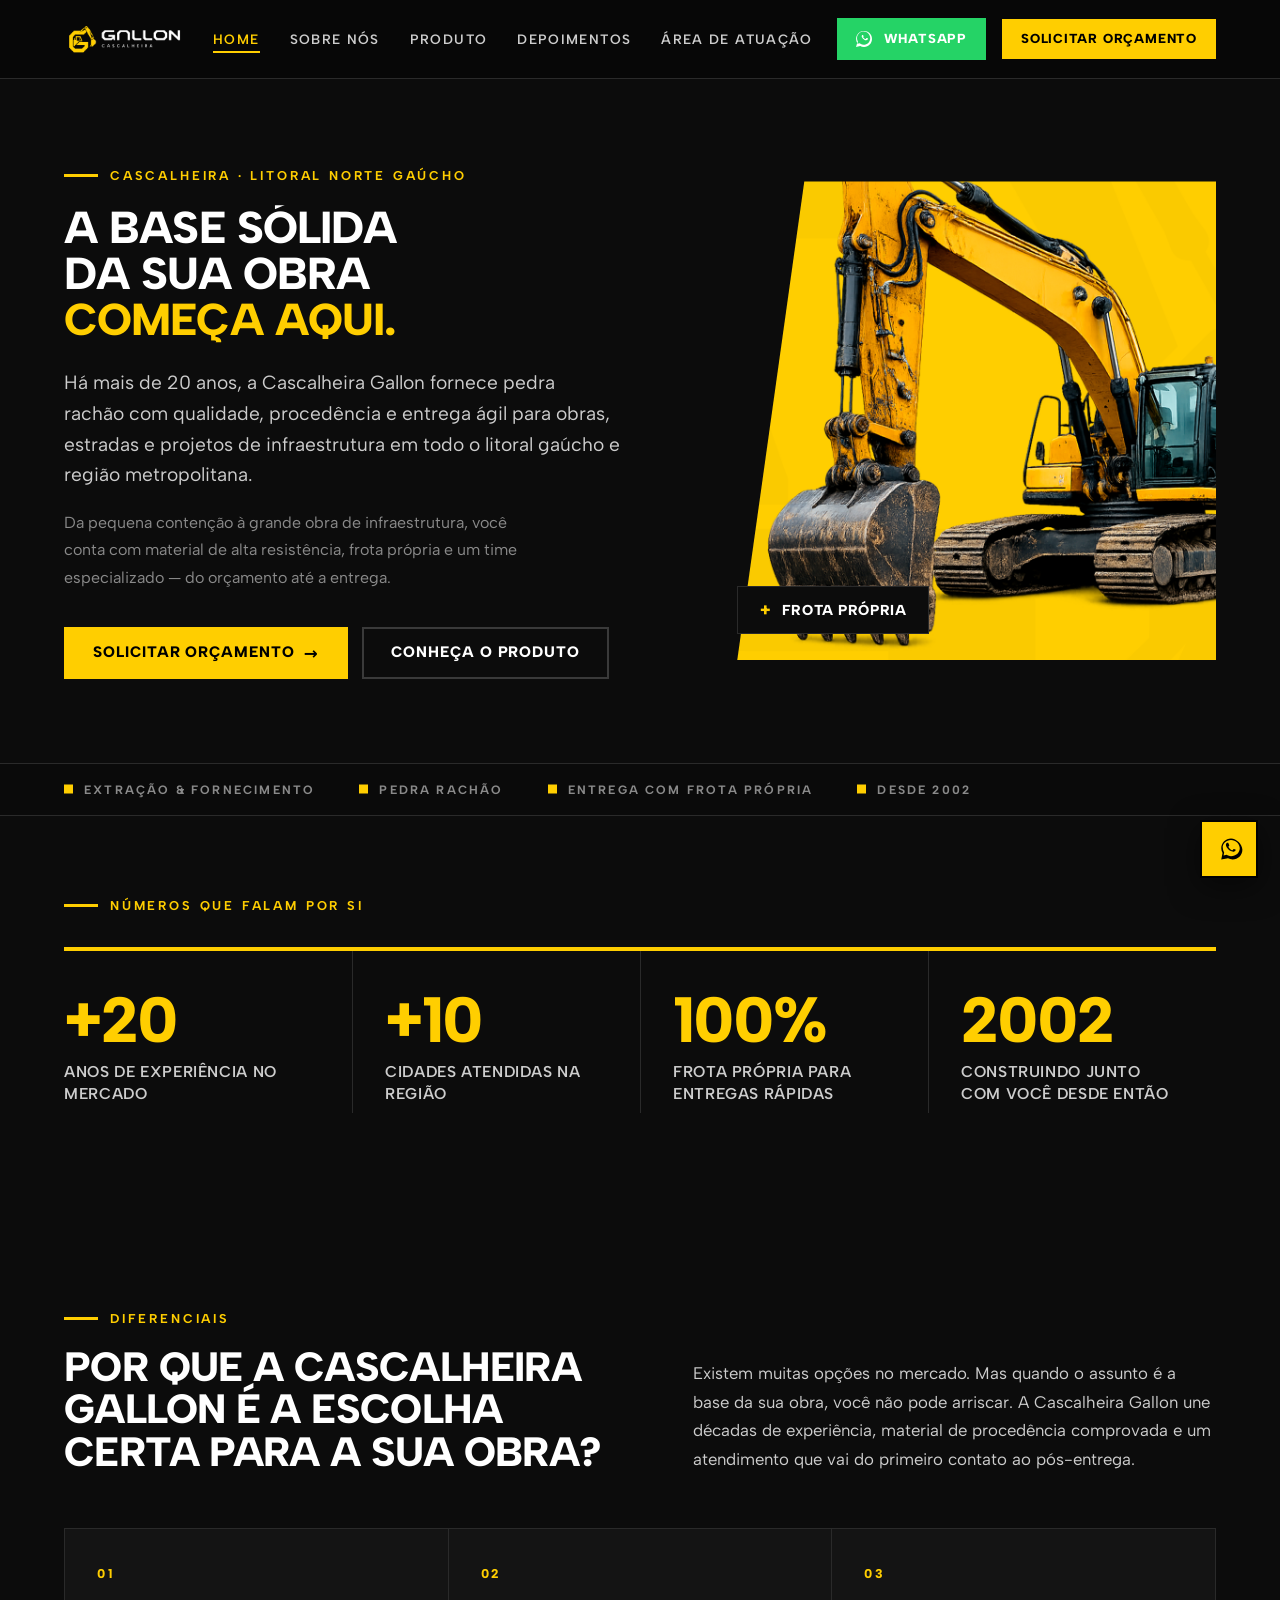
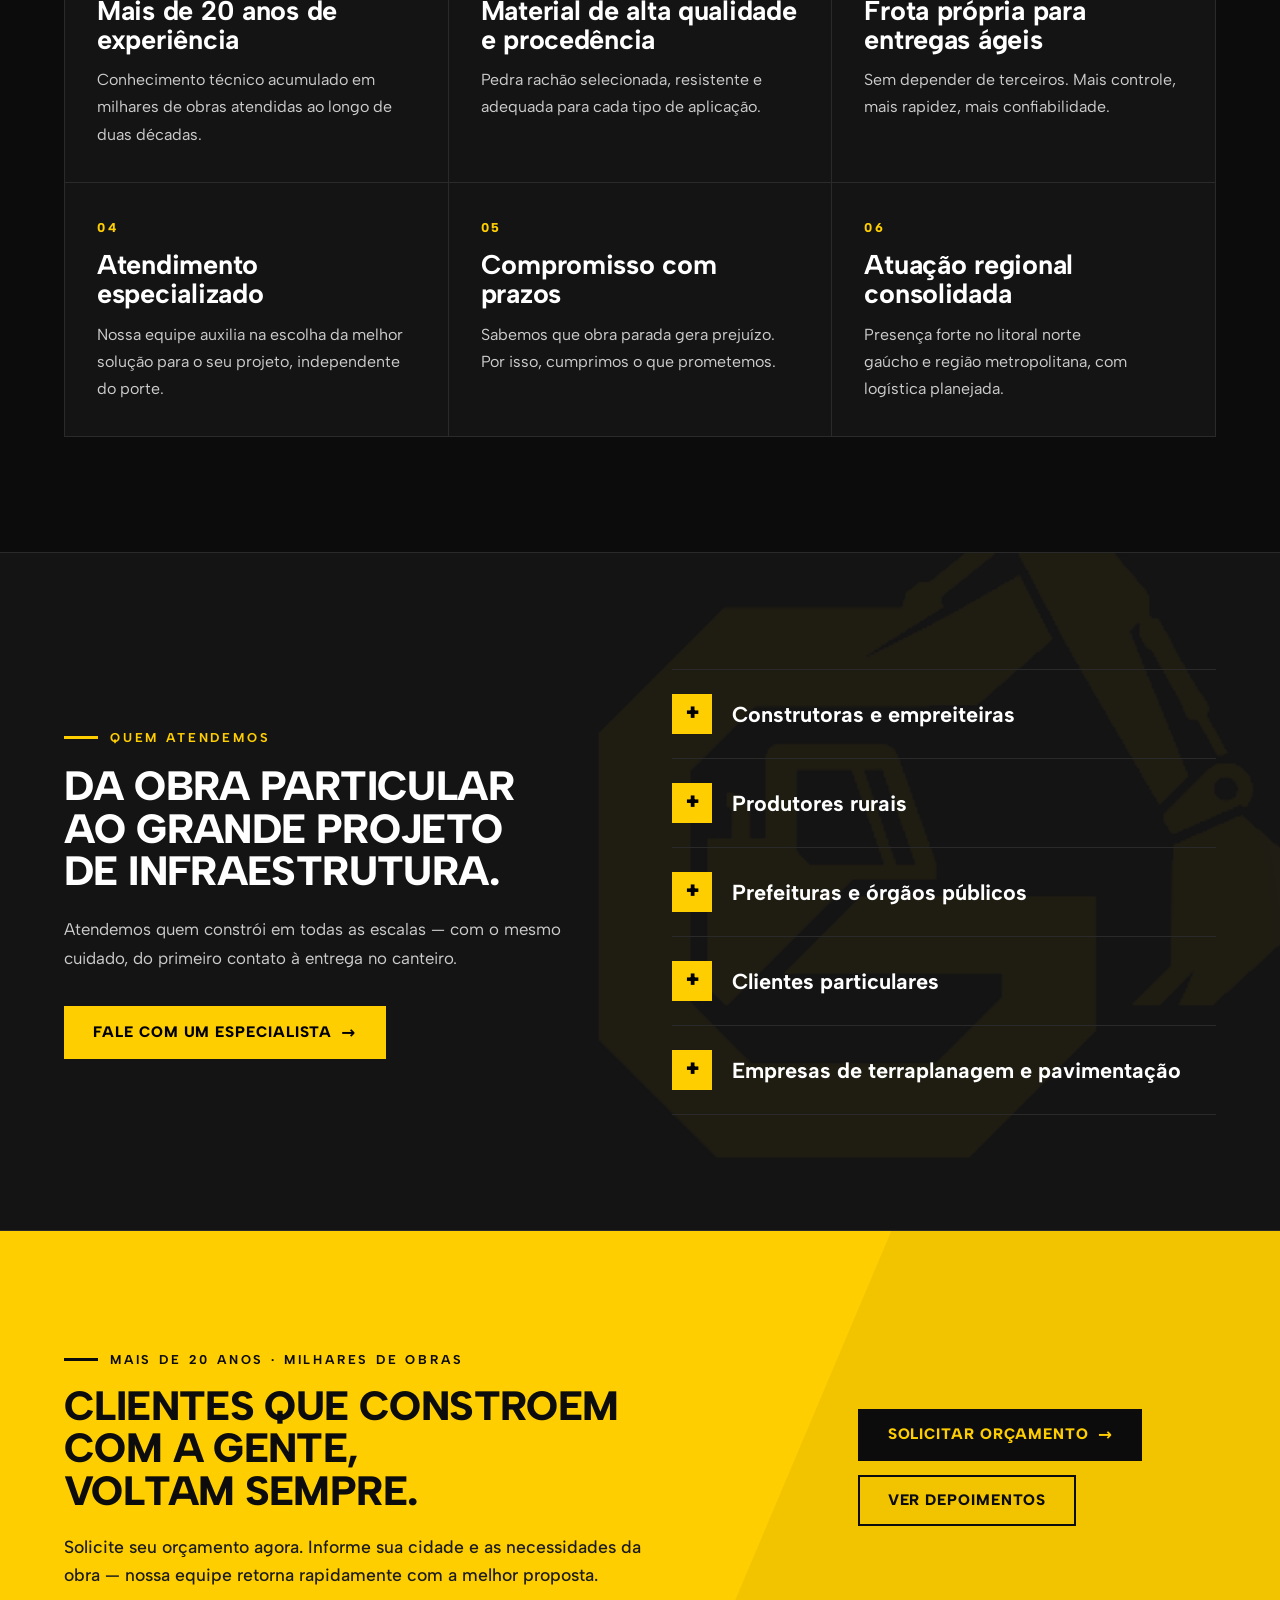
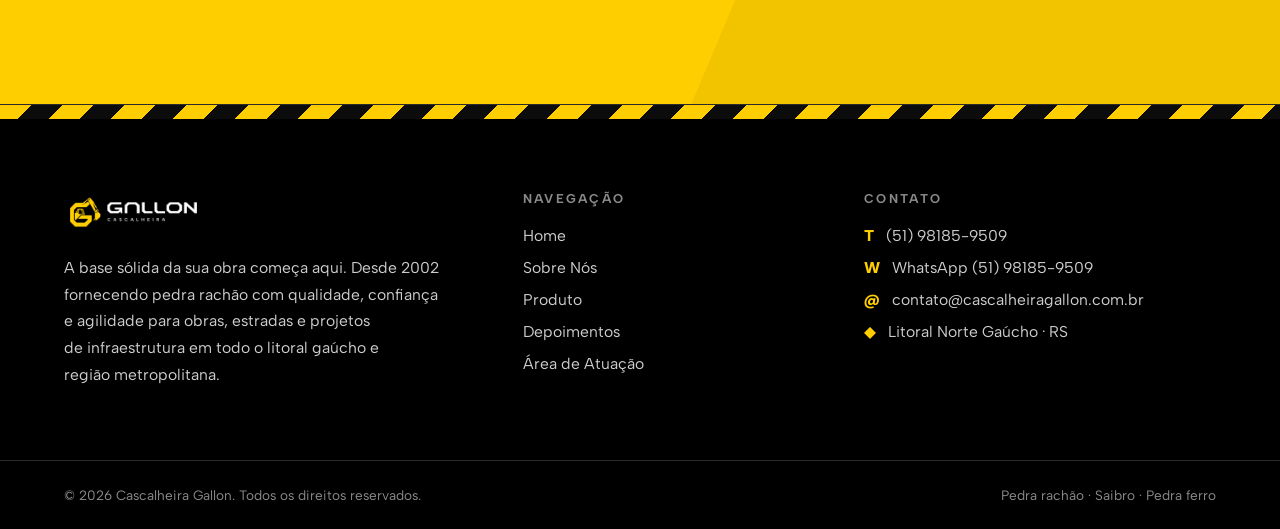
==== index.html @ f4e1d01f "muda subindo arquvios do site" ====
<!DOCTYPE html>
<html lang="pt-BR">
<head>
<meta charset="UTF-8">
<meta name="viewport" content="width=device-width, initial-scale=1">
<title>Cascalheira Gallon — A base sólida da sua obra começa aqui</title>
<meta name="description" content="Há mais de 20 anos fornecendo pedra rachão com qualidade, procedência e entrega ágil para obras, estradas e infraestrutura no litoral gaúcho.">
<link rel="icon" href="assets/icon-g.png">
<link rel="stylesheet" href="assets/gallon.css?v=15">
<link rel="stylesheet" href="assets/gallon-mobile.css?v=1">
</head>
<body>

<!-- ===== HEADER ===== -->
<header class="site-head">
  <div class="wrap site-head__bar">
    <a class="brand" href="index.html" aria-label="Cascalheira Gallon — início"><img src="assets/logo-white.png" alt="GALLON Cascalheira"></a>
    <nav class="nav">
      <a href="index.html" class="is-active">Home</a>
      <a href="sobre.html">Sobre Nós</a>
      <a href="produto.html">Produto</a>
      <a href="depoimentos.html">Depoimentos</a>
      <a href="area.html">Área de Atuação</a>
    </nav>
    <div class="head-cta">
      <a href="https://wa.me/5551981859509" target="_blank" rel="noopener noreferrer" class="btn btn--whatsapp">
        <svg width="16" height="16" viewBox="0 0 24 24" fill="currentColor" style="margin-right:4px;"><path d="M.057 24l1.687-6.163c-1.041-1.804-1.588-3.849-1.587-5.946C.06 5.348 5.397.01 12.008.01c3.202.001 6.212 1.246 8.477 3.514 2.266 2.268 3.507 5.28 3.505 8.484-.004 6.657-5.34 11.997-11.953 11.997-2.005-.001-3.973-.502-5.724-1.457L0 24zm6.59-4.846c1.6.95 3.188 1.449 4.825 1.451 5.436 0 9.86-4.42 9.864-9.864.002-2.637-1.03-5.115-2.908-6.995-1.878-1.88-4.357-2.912-6.997-2.914-5.443 0-9.865 4.42-9.869 9.865-.001 1.748.461 3.456 1.339 4.975l-.975 3.565 3.655-.958zm11.603-7.559c-.31-.155-1.838-.907-2.114-1.008-.276-.1-.478-.15-.678.15-.2.3-.777.98-.952 1.18-.176.2-.351.226-.662.07-1.348-.675-2.222-1.224-3.056-2.648-.22-.379.22-.351.629-1.168.069-.138.034-.26-.017-.363-.051-.1-.478-1.15-.654-1.575-.172-.414-.34-.358-.478-.365-.124-.006-.266-.007-.408-.007-.143 0-.377.054-.573.27-.197.216-.75.733-.75 1.786 0 1.053.766 2.072.873 2.215.106.143 1.508 2.302 3.652 3.228.51.22.908.351 1.218.449.512.162.978.139 1.346.084.41-.06 1.838-.752 2.096-1.44.258-.688.258-1.277.18-1.4-.078-.124-.276-.197-.586-.352z"/></svg>
        WhatsApp
      </a>
      <a href="#orcamento" class="btn">Solicitar Orçamento</a>
      <button class="burger" aria-label="Abrir menu" aria-expanded="false"><span></span><span></span><span></span></button>
    </div>
  </div>
</header>
<nav class="mobile-nav" aria-label="Menu móvel">
  <a href="index.html" class="is-active">Home</a>
  <a href="sobre.html">Sobre Nós</a>
  <a href="produto.html">Produto</a>
  <a href="depoimentos.html">Depoimentos</a>
  <a href="area.html">Área de Atuação</a>
  <a href="https://wa.me/5551981859509" target="_blank" rel="noopener noreferrer" class="btn btn--whatsapp" style="margin-top:26px;">WhatsApp</a>
  <a href="#orcamento" class="btn" style="margin-top:12px;">Solicitar Orçamento</a>
</nav>

<main>

<!-- ===== HERO ===== -->
<section class="hero" data-screen-label="Home · Hero">
  <div class="hero__grid wrap">
    <div class="hero__text">
      <span class="eyebrow" data-reveal>Cascalheira · Litoral Norte Gaúcho</span>
      <h1 class="display" data-reveal data-delay="1">A base sólida<br>da sua obra<br><span class="amp">começa aqui.</span></h1>
      <p class="lead" data-reveal data-delay="2">Há mais de 20 anos, a Cascalheira Gallon fornece pedra rachão com qualidade, procedência e entrega ágil para obras, estradas e projetos de infraestrutura em todo o litoral gaúcho e região metropolitana.</p>
      <p class="hero__support body" data-reveal data-delay="3">Da pequena contenção à grande obra de infraestrutura, você conta com material de alta resistência, frota própria e um time especializado — do orçamento até a entrega.</p>
      <div class="btn-row" data-reveal data-delay="4">
        <a href="#orcamento" class="btn">Solicitar Orçamento <span class="arrow">→</span></a>
        <a href="produto.html" class="btn btn--ghost">Conheça o Produto</a>
      </div>
    </div>
    <div class="hero__media" aria-hidden="true">
      <div class="hero__panel">
        <img src="assets/excavator-yellow.jpg" alt="">
      </div>
      <div class="hero__tag"><span>+</span> Frota própria</div>
    </div>
  </div>
  <div class="hero__strip">
    <div class="wrap hero__strip-in">
      <span>EXTRAÇÃO &amp; FORNECIMENTO</span>
      <span>PEDRA RACHÃO</span>
      <span>ENTREGA COM FROTA PRÓPRIA</span>
      <span>DESDE 2002</span>
    </div>
  </div>
</section>

<!-- ===== NUMBERS ===== -->
<section class="section section--tight nums">
  <div class="wrap">
    <div class="nums__head" data-reveal>
      <span class="eyebrow">Números que falam por si</span>
    </div>
    <div class="grid cols-4 nums__grid">
      <div class="numbox" data-reveal>
        <div class="stat__num">+20</div>
        <div class="stat__lab">Anos de experiência no mercado</div>
      </div>
      <div class="numbox" data-reveal data-delay="1">
        <div class="stat__num">+10</div>
        <div class="stat__lab">Cidades atendidas na região</div>
      </div>
      <div class="numbox" data-reveal data-delay="2">
        <div class="stat__num">100%</div>
        <div class="stat__lab">Frota própria para entregas rápidas</div>
      </div>
      <div class="numbox" data-reveal data-delay="3">
        <div class="stat__num">2002</div>
        <div class="stat__lab">Construindo junto com você desde então</div>
      </div>
    </div>
  </div>
</section>

<!-- ===== DIFERENCIAIS ===== -->
<section class="section diffs">
  <div class="wrap">
    <div class="diffs__head">
      <div data-reveal>
        <span class="eyebrow">Diferenciais</span>
        <h2 class="h2" style="margin-top:20px;">Por que a Cascalheira Gallon é a escolha certa para a sua obra?</h2>
      </div>
      <p class="body diffs__intro" data-reveal data-delay="1">Existem muitas opções no mercado. Mas quando o assunto é a base da sua obra, você não pode arriscar. A Cascalheira Gallon une décadas de experiência, material de procedência comprovada e um atendimento que vai do primeiro contato ao pós-entrega.</p>
    </div>

    <div class="grid cols-3 diffs__grid">
      <article class="card" data-reveal>
        <span class="card__n">01</span>
        <h3 class="h3">Mais de 20 anos de experiência</h3>
        <p class="body">Conhecimento técnico acumulado em milhares de obras atendidas ao longo de duas décadas.</p>
      </article>
      <article class="card" data-reveal data-delay="1">
        <span class="card__n">02</span>
        <h3 class="h3">Material de alta qualidade e procedência</h3>
        <p class="body">Pedra rachão selecionada, resistente e adequada para cada tipo de aplicação.</p>
      </article>
      <article class="card" data-reveal data-delay="2">
        <span class="card__n">03</span>
        <h3 class="h3">Frota própria para entregas ágeis</h3>
        <p class="body">Sem depender de terceiros. Mais controle, mais rapidez, mais confiabilidade.</p>
      </article>
      <article class="card" data-reveal>
        <span class="card__n">04</span>
        <h3 class="h3">Atendimento especializado</h3>
        <p class="body">Nossa equipe auxilia na escolha da melhor solução para o seu projeto, independente do porte.</p>
      </article>
      <article class="card" data-reveal data-delay="1">
        <span class="card__n">05</span>
        <h3 class="h3">Compromisso com prazos</h3>
        <p class="body">Sabemos que obra parada gera prejuízo. Por isso, cumprimos o que prometemos.</p>
      </article>
      <article class="card" data-reveal data-delay="2">
        <span class="card__n">06</span>
        <h3 class="h3">Atuação regional consolidada</h3>
        <p class="body">Presença forte no litoral norte gaúcho e região metropolitana, com logística planejada.</p>
      </article>
    </div>
  </div>
</section>

<!-- ===== QUEM ATENDEMOS ===== -->
<section class="section serve">
  <div class="serve__wm watermark" style="background-image:url('assets/icon-g.png');"></div>
  <div class="wrap serve__grid">
    <div class="serve__left" data-reveal>
      <span class="eyebrow">Quem atendemos</span>
      <h2 class="h2" style="margin-top:20px;">Da obra particular ao grande projeto de infraestrutura.</h2>
      <p class="body" style="margin-top:22px;max-width:46ch;">Atendemos quem constrói em todas as escalas — com o mesmo cuidado, do primeiro contato à entrega no canteiro.</p>
      <a href="#orcamento" class="btn" style="margin-top:34px;">Fale com um Especialista <span class="arrow">→</span></a>
    </div>
    <ul class="serve__list">
      <li data-reveal><span class="serve__plus">+</span>Construtoras e empreiteiras</li>
      <li data-reveal data-delay="1"><span class="serve__plus">+</span>Produtores rurais</li>
      <li data-reveal data-delay="2"><span class="serve__plus">+</span>Prefeituras e órgãos públicos</li>
      <li data-reveal data-delay="3"><span class="serve__plus">+</span>Clientes particulares</li>
      <li data-reveal data-delay="4"><span class="serve__plus">+</span>Empresas de terraplanagem e pavimentação</li>
    </ul>
  </div>
</section>

<!-- ===== CTA / DEPOIMENTOS TEASER ===== -->
<section class="section cta-band" id="orcamento">
  <div class="cta-band__diag"></div>
  <div class="wrap cta-band__in">
    <div data-reveal>
      <span class="eyebrow is-dark">Mais de 20 anos · Milhares de obras</span>
      <h2 class="h2" style="margin-top:18px;color:#0c0c0c;">Clientes que constroem com a gente,<br>voltam sempre.</h2>
      <p class="cta-band__sub" data-reveal data-delay="1">Solicite seu orçamento agora. Informe sua cidade e as necessidades da obra — nossa equipe retorna rapidamente com a melhor proposta.</p>
    </div>
    <div class="btn-row" data-reveal data-delay="2">
      <a href="#orcamento" class="btn btn--dark">Solicitar Orçamento <span class="arrow">→</span></a>
      <a href="depoimentos.html" class="btn btn--dark" style="background:transparent;border-color:#0c0c0c;color:#0c0c0c;">Ver Depoimentos</a>
    </div>
  </div>
</section>

</main>

<!-- ===== FOOTER ===== -->
<footer class="site-foot">
  <div class="hazard"></div>
  <div class="wrap foot-grid">
    <div class="foot-brand">
      <img src="assets/logo-white.png" alt="GALLON Cascalheira">
      <p class="body">A base sólida da sua obra começa aqui. Desde 2002 fornecendo pedra rachão com qualidade, confiança e agilidade para obras, estradas e projetos de infraestrutura em todo o litoral gaúcho e região metropolitana.</p>
    </div>
    <div class="foot-col">
      <h4>Navegação</h4>
      <ul>
        <li><a href="index.html">Home</a></li>
        <li><a href="sobre.html">Sobre Nós</a></li>
        <li><a href="produto.html">Produto</a></li>
        <li><a href="depoimentos.html">Depoimentos</a></li>
        <li><a href="area.html">Área de Atuação</a></li>
      </ul>
    </div>
    <div class="foot-col foot-contact">
      <h4>Contato</h4>
      <ul>
        <li><span class="ic">T</span><span>(51) 98185-9509</span></li>
        <li><span class="ic">W</span><a href="https://wa.me/5551981859509" target="_blank" rel="noopener noreferrer" style="color:inherit;text-decoration:none;">WhatsApp (51) 98185-9509</a></li>
        <li><span class="ic">@</span><span>contato@cascalheiragallon.com.br</span></li>
        <li><span class="ic">◆</span><span>Litoral Norte Gaúcho · RS</span></li>
      </ul>
    </div>
  </div>
  <div class="wrap foot-bottom">
    <p>© <span data-year>2025</span> Cascalheira Gallon. Todos os direitos reservados.</p>
    <p>Pedra rachão · Saibro · Pedra ferro</p>
  </div>
</footer>

<!-- WhatsApp float -->
<a class="wa-float" href="https://wa.me/5551981859509" target="_blank" rel="noopener noreferrer" aria-label="Falar no WhatsApp">
  <svg viewBox="0 0 32 32" fill="currentColor" aria-hidden="true"><path d="M16 3C9.4 3 4 8.4 4 15c0 2.1.6 4.1 1.6 5.9L4 29l8.3-1.6c1.7.9 3.6 1.4 5.7 1.4 6.6 0 12-5.4 12-12S22.6 3 16 3zm0 21.8c-1.8 0-3.5-.5-5-1.4l-.4-.2-3.7.7.7-3.6-.2-.4c-1-1.6-1.5-3.4-1.5-5.3C5.2 9.6 10 4.8 16 4.8S26.8 9.6 26.8 15 22 24.8 16 24.8zm5.9-7.8c-.3-.2-1.9-.9-2.2-1-.3-.1-.5-.2-.7.2-.2.3-.8 1-1 1.2-.2.2-.4.2-.7.1-.3-.2-1.4-.5-2.6-1.6-1-.9-1.6-1.9-1.8-2.3-.2-.3 0-.5.1-.7l.5-.6c.2-.2.2-.3.3-.5.1-.2.1-.4 0-.6l-1-2.4c-.3-.6-.5-.5-.7-.5h-.6c-.2 0-.5.1-.8.4-.3.3-1 1-1 2.4s1.1 2.8 1.2 3c.2.2 2.1 3.2 5 4.5.7.3 1.2.5 1.7.6.7.2 1.3.2 1.8.1.6-.1 1.9-.8 2.1-1.5.3-.7.3-1.4.2-1.5-.1-.2-.3-.2-.6-.4z"/></svg>
  <span>Falar no WhatsApp</span>
</a>

<script src="assets/gallon.js?v=15"></script>
</body>
</html>
---- assets/gallon.css ----
/* ===========================================================
   GALLON · CASCALHEIRA — Design System
   Brand: #FFCE00 yellow · #000 black · #FFF white · #CDCDCD gray
   Type: Albert Sans · Square corners · rugged + modern
   =========================================================== */

@import url('https://fonts.googleapis.com/css2?family=Albert+Sans:ital,wght@0,300;0,400;0,500;0,600;0,700;0,800;0,900;1,500&display=swap');

:root{
  --yellow:#FFCE00;
  --yellow-deep:#E6B800;
  --black:#000000;
  --ink:#0C0C0C;        /* page background */
  --char:#141414;       /* primary surface */
  --char-2:#191919;     /* raised surface */
  --steel:#2A2A2A;      /* hairline borders */
  --steel-2:#3A3A3A;
  --gray:#CDCDCD;       /* muted text on dark */
  --gray-dim:#8A8A8A;
  --white:#FFFFFF;

  --maxw:1280px;
  --gut:clamp(20px,5vw,64px);

  --ff:'Albert Sans',system-ui,-apple-system,sans-serif;

  --ease:cubic-bezier(.2,.7,.2,1);
}

*{box-sizing:border-box;}
*::selection{background:var(--yellow);color:#000;}
html{scroll-behavior:smooth;}
body{
  margin:0;
  font-family:var(--ff);
  background:var(--ink);
  color:var(--white);
  -webkit-font-smoothing:antialiased;
  text-rendering:optimizeLegibility;
  overflow-x:hidden;
}
img{display:block;max-width:100%;}
a{color:inherit;text-decoration:none;}
h1,h2,h3,h4,p{margin:0;}
button{font-family:inherit;}

/* ---------- layout ---------- */
.wrap{max-width:var(--maxw);margin:0 auto;padding-inline:var(--gut);}
.section{padding-block:clamp(64px,9vw,128px);position:relative;}
.section--tight{padding-block:clamp(48px,6vw,80px);}

/* ---------- type ---------- */
.eyebrow{
  display:inline-flex;align-items:center;gap:12px;
  font-size:.8rem;font-weight:700;letter-spacing:.22em;text-transform:uppercase;
  color:var(--yellow);
}
.eyebrow::before{content:"";width:34px;height:3px;background:var(--yellow);display:block;}
.eyebrow.is-dark{color:#0c0c0c;}
.eyebrow.is-dark::before{background:#0c0c0c;}

.display{
  font-weight:800;line-height:1.02;letter-spacing:-.02em;text-transform:uppercase;
  font-size:clamp(2rem,3.5vw,3.4rem);text-wrap:balance;
}
.h2{
  font-weight:800;line-height:1.04;letter-spacing:-.015em;text-transform:uppercase;
  font-size:clamp(1.7rem,3.2vw,2.8rem);text-wrap:balance;
}
.h3{
  font-weight:700;line-height:1.08;letter-spacing:-.01em;
  font-size:clamp(1.3rem,2.2vw,1.7rem);
}
.lead{font-size:clamp(1.05rem,1.5vw,1.3rem);line-height:1.6;color:var(--gray);font-weight:400;text-wrap:pretty;}
.body{font-size:1.05rem;line-height:1.7;color:var(--gray);text-wrap:pretty;}
.body strong{color:var(--white);font-weight:700;}
.amp{color:var(--yellow);}

/* ---------- buttons ---------- */
.btn{
  display:inline-flex;align-items:center;gap:.6em;justify-content:center;
  padding:1.05em 1.8em;font-weight:800;font-size:.95rem;letter-spacing:.06em;text-transform:uppercase;
  border:2px solid var(--yellow);background:var(--yellow);color:#000;cursor:pointer;
  transition:transform .15s var(--ease),background .15s,color .15s,box-shadow .2s;
  position:relative;line-height:1;
}
.btn:hover{background:#fff;border-color:#fff;transform:translateY(-2px);}
.btn:active{transform:translateY(0);}
.btn--ghost{background:transparent;color:var(--white);border-color:var(--steel-2);}
.btn--ghost:hover{background:transparent;border-color:var(--yellow);color:var(--yellow);transform:translateY(-2px);}
.btn--dark{background:#0c0c0c;border-color:#0c0c0c;color:var(--yellow);}
.btn--dark:hover{background:#000;border-color:#000;color:#fff;}
.btn--whatsapp{background:#25D366;border-color:#25D366;color:#fff;}
.btn--whatsapp:hover{background:#20ba5a;border-color:#20ba5a;color:#fff;transform:translateY(-2px);box-shadow:0 4px 15px rgba(37, 211, 102, 0.4);}
.btn .arrow{font-size:1.1em;transition:transform .2s var(--ease);}
.btn:hover .arrow{transform:translateX(4px);}
.btn-row{display:flex;flex-wrap:wrap;gap:14px;}

/* ---------- hazard stripe ---------- */
.hazard{
  height:14px;width:100%;
  background:repeating-linear-gradient(135deg,var(--yellow) 0 22px,#0c0c0c 22px 44px);
}
.hazard--thin{height:8px;background:repeating-linear-gradient(135deg,var(--yellow) 0 14px,#0c0c0c 14px 28px);}

/* ---------- header ---------- */
.site-head{
  position:sticky;top:0;z-index:60;
  background:rgba(8,8,8,.86);backdrop-filter:blur(12px);
  border-bottom:1px solid var(--steel);
}
.site-head__bar{display:flex;align-items:center;justify-content:space-between;gap:24px;height:78px;}
.brand{display:flex;align-items:center;gap:0;}
.brand img{height:38px;width:auto;}
.nav{display:flex;align-items:center;gap:30px;}
.nav a{
  font-size:.85rem;font-weight:600;letter-spacing:.1em;text-transform:uppercase;color:var(--gray);
  position:relative;padding:6px 0;transition:color .15s;white-space:nowrap;
}
.nav a:hover{color:#fff;}
.nav a.is-active{color:var(--yellow);}
.nav a::after{content:"";position:absolute;left:0;bottom:0;height:2px;width:0;background:var(--yellow);transition:width .2s var(--ease);}
.nav a:hover::after,.nav a.is-active::after{width:100%;}
.head-cta{display:flex;align-items:center;gap:16px;}
.head-cta .btn{padding:.85em 1.3em;font-size:.82rem;white-space:nowrap;}

.burger{display:none;flex-direction:column;gap:5px;width:44px;height:44px;align-items:center;justify-content:center;background:transparent;border:1px solid var(--steel-2);cursor:pointer;}
.burger span{width:22px;height:2px;background:#fff;transition:.25s var(--ease);}
.mobile-nav{display:none;}

/* ---------- footer ---------- */
.site-foot{background:#000;border-top:1px solid var(--steel);}
.foot-grid{display:grid;grid-template-columns:1.4fr 1fr 1.2fr;gap:48px;padding-block:72px;}
.foot-brand img{height:42px;margin-bottom:22px;}
.foot-brand .body{max-width:42ch;font-size:.98rem;}
.foot-col h4{font-size:.8rem;letter-spacing:.18em;text-transform:uppercase;color:var(--gray-dim);font-weight:700;margin-bottom:20px;}
.foot-col ul{list-style:none;margin:0;padding:0;display:flex;flex-direction:column;gap:13px;}
.foot-col a,.foot-col li{color:var(--gray);font-size:.98rem;transition:color .15s;}
.foot-col a:hover{color:var(--yellow);}
.foot-contact li{display:flex;gap:12px;align-items:flex-start;}
.foot-contact .ic{color:var(--yellow);font-weight:800;flex:none;}
.foot-bottom{border-top:1px solid var(--steel);padding-block:26px;display:flex;justify-content:space-between;flex-wrap:wrap;gap:12px;align-items:center;}
.foot-bottom p{color:var(--gray-dim);font-size:.85rem;}

/* ---------- cards / features ---------- */
.grid{display:grid;gap:var(--cardgap,22px);}
.cols-2{grid-template-columns:repeat(2,1fr);}
.cols-3{grid-template-columns:repeat(3,1fr);}
.cols-4{grid-template-columns:repeat(4,1fr);}

.card{
  background:var(--char);border:1px solid var(--steel);padding:34px 32px;position:relative;
  transition:border-color .2s,transform .2s var(--ease),background .2s;
}
.card:hover{border-color:var(--steel-2);transform:translateY(-4px);}
.card__n{font-size:.8rem;font-weight:800;letter-spacing:.2em;color:var(--yellow);}
.card h3{margin-block:14px 12px;}
.card .body{font-size:1rem;}

/* feature with + marker */
.feat{display:flex;gap:20px;padding:26px 0;border-top:1px solid var(--steel);}
.feat__mark{flex:none;width:46px;height:46px;display:grid;place-items:center;background:var(--yellow);color:#000;font-weight:900;font-size:1.5rem;line-height:1;}
.feat h3{margin-bottom:8px;}
.feat .body{font-size:1rem;}

/* stat */
.stat__num{font-size:clamp(2.6rem,5vw,4rem);font-weight:800;line-height:.9;letter-spacing:-.03em;color:var(--yellow);}
.stat__lab{margin-top:12px;color:var(--gray);font-size:.98rem;line-height:1.4;text-transform:uppercase;letter-spacing:.04em;font-weight:600;}

/* ---------- decorative ---------- */
.corner-tick{position:absolute;width:18px;height:18px;border:3px solid var(--yellow);}
.tick-tl{top:14px;left:14px;border-right:0;border-bottom:0;}
.tick-tr{top:14px;right:14px;border-left:0;border-bottom:0;}
.tick-bl{bottom:14px;left:14px;border-right:0;border-top:0;}
.tick-br{bottom:14px;right:14px;border-left:0;border-top:0;}

.watermark{position:absolute;inset:0;pointer-events:none;opacity:.04;background-repeat:no-repeat;background-position:right -8% center;background-size:auto 130%;}

/* ---------- reveal animation (enhancement only — content visible by default) ---------- */
[data-reveal]{opacity:1;transform:none;}
.reveal-on [data-reveal]{opacity:0;transform:translateY(26px);transition:opacity .7s var(--ease),transform .7s var(--ease);}
.reveal-on [data-reveal].in{opacity:1;transform:none;}
[data-reveal][data-delay="1"]{transition-delay:.08s;}
[data-reveal][data-delay="2"]{transition-delay:.16s;}
[data-reveal][data-delay="3"]{transition-delay:.24s;}
[data-reveal][data-delay="4"]{transition-delay:.32s;}
@media (prefers-reduced-motion:reduce){.reveal-on [data-reveal]{opacity:1;transform:none;transition:none;}}

/* ---------- whatsapp float ---------- */
.wa-float{
  position:fixed;right:22px;bottom:22px;z-index:70;
  display:flex;align-items:center;gap:0;height:58px;width:58px;
  background:var(--yellow);color:#000;border:2px solid #000;
  box-shadow:0 8px 30px rgba(0,0,0,.5);overflow:hidden;
  transition:width .3s var(--ease);
}
.wa-float svg{flex:none;width:58px;height:54px;padding:14px;}
.wa-float span{white-space:nowrap;font-weight:800;letter-spacing:.04em;font-size:.9rem;padding-right:22px;text-transform:uppercase;}
.wa-float:hover{width:212px;}

/* ---------- page hero (interior) ---------- */
.phero{position:relative;background:var(--char);border-bottom:1px solid var(--steel);overflow:hidden;}
.phero__inner{padding-block:clamp(52px,6.5vw,92px);position:relative;z-index:2;max-width:44rem;}
.phero .lead{margin-top:22px;}
.phero__wm{position:absolute;right:-4%;top:50%;transform:translateY(-50%);height:150%;opacity:.05;z-index:1;}

/* =========================================================
   UNIQUE INTERIOR HEROES — one distinct opening per page
   ========================================================= */

/* ---- SOBRE · heritage / year hero ---- */
.hero-sobre{position:relative;background:var(--ink);border-bottom:1px solid var(--steel);overflow:hidden;}
.hero-sobre__year{
  position:absolute;right:2%;top:50%;transform:translateY(-52%);
  font-size:clamp(13rem,30vw,30rem);font-weight:900;line-height:.74;letter-spacing:-.05em;
  color:transparent;-webkit-text-stroke:2px var(--steel-2);z-index:0;pointer-events:none;user-select:none;
}
.hero-sobre__in{position:relative;z-index:2;display:grid;grid-template-columns:1.25fr .75fr;gap:clamp(32px,5vw,64px);align-items:center;padding-block:clamp(44px,5.5vw,80px);}
.hero-sobre__main{max-width:42rem;}
.hero-sobre__main .display{margin-top:24px;}
.hero-sobre__main .lead{margin-top:22px;max-width:48ch;}
.hero-sobre__card{background:var(--char);border:1px solid var(--steel);border-top:4px solid var(--yellow);padding:34px 32px;}
.hero-sobre__card .k{font-size:.76rem;font-weight:800;letter-spacing:.2em;text-transform:uppercase;color:var(--gray-dim);}
.hero-sobre__card .big{font-size:clamp(2.1rem,3.4vw,2.9rem);font-weight:800;letter-spacing:-.02em;line-height:1;margin-top:10px;}
.hero-sobre__card .big--y{color:var(--yellow);}
.hero-sobre__card p{color:var(--gray);font-size:.95rem;line-height:1.5;margin-top:10px;}
.hero-sobre__card .divider{height:1px;background:var(--steel);margin:24px 0;}
.hero-sobre__tl{border-top:1px solid var(--steel);background:#0a0a0a;position:relative;z-index:2;}
.hero-sobre__tl-in{display:flex;flex-wrap:wrap;gap:8px 0;padding-block:0;}
.hero-sobre__tl-in span{flex:1;min-width:160px;padding:20px 24px;font-size:.8rem;font-weight:700;letter-spacing:.1em;text-transform:uppercase;color:var(--gray);position:relative;border-left:1px solid var(--steel);}
.hero-sobre__tl-in span:first-child{border-left:0;}
.hero-sobre__tl-in span::before{content:"";position:absolute;left:24px;top:0;width:14px;height:4px;background:var(--yellow);}
.hero-sobre__tl-in b{display:block;color:#fff;font-size:1.05rem;letter-spacing:0;text-transform:none;margin-top:6px;font-weight:800;}

/* ---- PRODUTO · full-bleed stone hero + spec bar ---- */
.hero-prod{position:relative;background:#0a0a0a;border-bottom:1px solid var(--steel);overflow:hidden;}
.hero-prod__bg{position:absolute;inset:0;z-index:0;}
.hero-prod__bg img{width:100%;height:100%;object-fit:cover;filter:grayscale(.25) contrast(1.05);}
.hero-prod__bg::after{content:"";position:absolute;inset:0;background:linear-gradient(90deg,rgba(8,8,8,.96) 0%,rgba(8,8,8,.82) 42%,rgba(8,8,8,.5) 100%);}
.hero-prod__hz{position:absolute;top:0;left:0;right:0;z-index:3;}
.hero-prod__in{position:relative;z-index:2;padding-block:clamp(52px,6.5vw,96px);max-width:44rem;}
.hero-prod__in .display{margin-top:24px;}
.hero-prod__in .lead{margin-top:22px;max-width:46ch;}
.hero-prod__in .btn-row{margin-top:34px;}
.hero-prod__spec{position:relative;z-index:2;border-top:1px solid var(--steel-2);background:rgba(10,10,10,.72);backdrop-filter:blur(4px);}
.hero-prod__spec-in{display:grid;grid-template-columns:repeat(4,1fr);}
.hero-prod__spec-in > div{padding:24px 28px;border-left:1px solid var(--steel);}
.hero-prod__spec-in > div:first-child{border-left:0;}
.hero-prod__spec-in b{display:block;font-size:1.05rem;font-weight:800;text-transform:uppercase;letter-spacing:.04em;color:var(--yellow);}
.hero-prod__spec-in span{display:block;margin-top:6px;color:var(--gray);font-size:.9rem;line-height:1.4;}

/* ---- PRODUTO · editorial product hero ---- */
.pdp{position:relative;background:var(--ink);border-bottom:1px solid var(--steel);overflow:hidden;}
.pdp__hz{position:absolute;top:0;left:0;right:0;z-index:3;}
.pdp__in{display:grid;grid-template-columns:1fr 1.02fr;gap:clamp(32px,5.5vw,80px);align-items:center;padding-block:clamp(48px,6.5vw,104px);}
.pdp__info{max-width:36rem;}
.crumbs{display:flex;gap:10px;align-items:center;font-size:.78rem;font-weight:700;letter-spacing:.12em;text-transform:uppercase;color:var(--gray-dim);margin-bottom:22px;}
.crumbs a{color:var(--gray-dim);transition:color .15s;}
.crumbs a:hover{color:var(--yellow);}
.crumbs span{color:var(--steel-2);}
.crumbs b{color:var(--gray);}
.pdp__title{margin:16px 0 0;line-height:.92;}
.pdp__tag{margin-top:18px;font-size:clamp(1.15rem,1.8vw,1.5rem);font-weight:700;color:var(--yellow);letter-spacing:-.01em;line-height:1.2;}
.pdp__info .lead{margin-top:20px;max-width:42ch;}
.pdp__specs{display:flex;margin-top:34px;border-top:1px solid var(--steel);border-bottom:1px solid var(--steel);}
.pdp__specs > div{flex:1;padding:20px 0 20px 22px;border-left:1px solid var(--steel);}
.pdp__specs > div:first-child{border-left:0;padding-left:0;}
.pdp__specs span{display:block;font-size:.68rem;font-weight:800;letter-spacing:.16em;text-transform:uppercase;color:var(--gray-dim);}
.pdp__specs b{display:block;margin-top:9px;font-size:1.05rem;color:#fff;font-weight:700;letter-spacing:-.01em;}
.pdp__cta{display:flex;align-items:center;gap:26px;margin-top:36px;flex-wrap:wrap;}
.pdp__link{font-weight:800;text-transform:uppercase;letter-spacing:.08em;font-size:.82rem;color:var(--gray);border-bottom:2px solid var(--steel-2);padding-bottom:5px;transition:color .15s,border-color .15s;}
.pdp__link:hover{color:var(--yellow);border-color:var(--yellow);}
.pdp__media{position:relative;margin:0;aspect-ratio:5/6;overflow:hidden;border:1px solid var(--steel);}
.pdp__media::before{content:"";position:absolute;top:-2px;right:-2px;width:84px;height:84px;border-top:5px solid var(--yellow);border-right:5px solid var(--yellow);z-index:3;}
.pdp__media img{width:100%;height:100%;object-fit:cover;display:block;transform-origin:center;animation:gallon-kenburns 24s ease-in-out infinite alternate;}
.pdp__cap{position:absolute;left:0;bottom:0;z-index:3;background:var(--yellow);color:#000;font-weight:800;text-transform:uppercase;letter-spacing:.04em;font-size:.76rem;padding:11px 18px;}
@media (prefers-reduced-motion:reduce){.pdp__media img{animation:none;}}

/* ---- DEPOIMENTOS · giant-quote typographic hero ---- */
.hero-dep{position:relative;background:var(--char);border-bottom:1px solid var(--steel);overflow:hidden;}
.hero-dep__mark{position:absolute;right:4%;top:-14%;font-size:clamp(24rem,38vw,46rem);line-height:1;font-weight:900;color:var(--yellow);opacity:.09;z-index:0;pointer-events:none;user-select:none;font-family:Georgia,serif;}
.hero-dep__in{position:relative;z-index:2;padding-block:clamp(48px,6vw,88px);}
.hero-dep__in .display{margin-top:24px;}
.hero-dep__in .lead{margin-top:22px;max-width:56ch;}
.hero-dep__trust{display:flex;align-items:center;gap:20px;flex-wrap:wrap;margin-top:34px;}
.hero-dep__stars{display:flex;gap:5px;color:var(--yellow);font-size:1.5rem;line-height:1;letter-spacing:2px;}
.hero-dep__trust span{font-size:.95rem;font-weight:700;letter-spacing:.04em;text-transform:uppercase;color:var(--gray);border-left:1px solid var(--steel);padding-left:20px;}

/* ---- ÁREA · map-grid + city ticker hero ---- */
.hero-area{position:relative;background:var(--ink);border-bottom:1px solid var(--steel);overflow:hidden;}
.hero-area__grid{position:absolute;inset:0;z-index:0;
  background-image:linear-gradient(var(--steel) 1px,transparent 1px),linear-gradient(90deg,var(--steel) 1px,transparent 1px);
  background-size:58px 58px;opacity:.55;
  -webkit-mask-image:radial-gradient(120% 120% at 78% 38%,#000 0%,transparent 72%);
  mask-image:radial-gradient(120% 120% at 78% 38%,#000 0%,transparent 72%);}
.hero-area__pins{position:absolute;inset:0;z-index:1;pointer-events:none;}
.hero-area__pins i{position:absolute;width:14px;height:14px;background:var(--yellow);transform:rotate(45deg);box-shadow:0 0 0 5px rgba(255,206,0,.14);}
.hero-area__pins i::after{content:"";position:absolute;inset:4px;background:#0c0c0c;}
.hero-area__pins i.p1{right:24%;top:30%;}
.hero-area__pins i.p2{right:14%;top:52%;width:10px;height:10px;}
.hero-area__pins i.p3{right:34%;top:62%;width:11px;height:11px;}
.hero-area__pins i.p4{right:9%;top:24%;width:9px;height:9px;}
.hero-area__in{position:relative;z-index:2;padding-block:clamp(48px,6vw,88px);max-width:44rem;}
.hero-area__in .display{margin-top:24px;}
.hero-area__in .lead{margin-top:22px;max-width:52ch;}
.hero-area__ticker{position:relative;z-index:2;border-top:1px solid var(--steel);background:#0a0a0a;overflow:hidden;}
.hero-area__ticker .tk{display:inline-flex;white-space:nowrap;padding-block:16px;animation:gallon-tk 32s linear infinite;will-change:transform;}
.hero-area__ticker .tk span{font-size:.85rem;font-weight:800;letter-spacing:.14em;text-transform:uppercase;color:var(--gray);padding-inline:26px;display:inline-flex;align-items:center;gap:26px;}
.hero-area__ticker .tk span::after{content:"";width:8px;height:8px;background:var(--yellow);display:inline-block;}
@keyframes gallon-tk{from{transform:translateX(0);}to{transform:translateX(-50%);}}
@media (prefers-reduced-motion:reduce){.hero-area__ticker .tk{animation:none;}}

/* =========================================================
   ÁREA DE ATUAÇÃO — redesign: clean hero + real region map
   ========================================================= */
.area-hero{position:relative;background:var(--char);border-bottom:1px solid var(--steel);overflow:hidden;}
.area-hero .hazard{position:absolute;top:0;left:0;right:0;z-index:3;}
.area-hero__in{position:relative;z-index:2;padding-block:clamp(48px,6vw,92px);max-width:46rem;}
.area-hero__badge{display:flex;width:max-content;max-width:100%;align-items:center;gap:12px;background:var(--ink);border:1px solid var(--steel);border-left:4px solid var(--yellow);padding:11px 18px;margin-bottom:22px;font-weight:700;font-size:.9rem;}
.area-hero__badge b{color:var(--yellow);font-size:1.3rem;font-weight:800;letter-spacing:-.02em;}
.area-hero__in .display{margin-top:16px;}
.area-hero__in .lead{margin-top:20px;max-width:50ch;}
.area-hero__wm{position:absolute;right:-3%;top:50%;transform:translateY(-50%);height:150%;opacity:.05;z-index:1;}

/* MAP feature */
.areamap{background:var(--ink);}
.areamap__wrap{display:grid;grid-template-columns:1.4fr .85fr;gap:clamp(28px,4vw,56px);align-items:stretch;}
.areamap__panel{position:relative;background:var(--char);border:1px solid var(--steel);overflow:hidden;min-height:420px;}
.areamap__panel .corner-tick{z-index:4;}
.areamap__svg{display:block;width:100%;height:auto;}
.areamap__legend{position:absolute;left:20px;bottom:18px;z-index:4;display:flex;gap:18px;align-items:center;font-size:.72rem;font-weight:700;letter-spacing:.08em;text-transform:uppercase;color:var(--gray-dim);}
.areamap__legend i{display:inline-flex;align-items:center;gap:7px;}
.areamap__legend .sq{width:11px;height:11px;background:var(--yellow);}
.areamap__legend .ci{width:10px;height:10px;border-radius:50%;background:var(--yellow);}

/* svg map elements */
.mp-ocean{fill:#101010;}
.mp-coast{fill:none;stroke:var(--steel-2);stroke-width:2;stroke-dasharray:3 6;opacity:.8;}
.mp-grid line{stroke:#1f1f1f;stroke-width:1;}
.mp-link{stroke:var(--steel-2);stroke-width:1.3;opacity:.55;transition:stroke .2s,opacity .2s;}
.mp-oceanlbl{fill:#2a2a2a;font-size:15px;font-weight:800;letter-spacing:6px;text-transform:uppercase;}
.pin{cursor:default;}
.pin .pdot{fill:var(--yellow);transition:r .2s var(--ease);}
.pin .pring{fill:none;stroke:var(--yellow);stroke-width:1.5;opacity:0;transition:opacity .2s,transform .2s var(--ease);transform-box:fill-box;transform-origin:center;transform:scale(.5);}
.pin .plabel{fill:var(--gray);font-size:14px;font-weight:600;transition:fill .2s;}
.pin.is-hl .pdot{r:7;}
.pin.is-hl .pring{opacity:.9;transform:scale(1);}
.pin.is-hl .plabel{fill:#fff;font-weight:800;}
.mp-base .bsq{fill:var(--yellow);}
.mp-base .blabel{fill:#fff;font-size:13px;font-weight:800;letter-spacing:.06em;text-transform:uppercase;}
.mp-base .bsub{fill:var(--yellow);font-size:10.5px;font-weight:700;letter-spacing:.12em;text-transform:uppercase;}
.mp-base .bring{fill:none;stroke:var(--yellow);stroke-width:1.5;opacity:.5;}

/* side panel: city list */
.areamap__side{display:flex;flex-direction:column;background:var(--char);border:1px solid var(--steel);padding:30px 30px 24px;}
.areamap__count{font-size:clamp(3rem,5vw,4.2rem);font-weight:800;line-height:.85;letter-spacing:-.03em;color:var(--yellow);}
.areamap__count-lab{margin-top:10px;font-size:.86rem;font-weight:700;letter-spacing:.06em;text-transform:uppercase;color:var(--gray);}
.areamap__cities{list-style:none;margin:24px 0 0;padding:0;display:flex;flex-wrap:wrap;gap:8px;}
.areamap__city{display:inline-flex;align-items:center;gap:9px;background:var(--ink);border:1px solid var(--steel);padding:9px 14px;font-size:.92rem;font-weight:700;color:var(--gray);cursor:default;transition:border-color .18s,color .18s,background .18s;}
.areamap__city .cdot{width:8px;height:8px;background:var(--yellow);flex:none;transition:transform .18s;}
.areamap__city:hover,.areamap__city.is-hl{border-color:var(--yellow);color:#fff;background:#181818;}
.areamap__city:hover .cdot,.areamap__city.is-hl .cdot{transform:scale(1.4);}
.areamap__note{margin-top:auto;padding-top:22px;border-top:1px solid var(--steel);}
.areamap__note p{font-size:.95rem;color:var(--gray);line-height:1.5;}
.areamap__note p b{color:#fff;display:block;margin-bottom:4px;font-size:1rem;}
.areamap__note a{display:inline-flex;align-items:center;gap:8px;margin-top:14px;font-weight:800;text-transform:uppercase;letter-spacing:.06em;font-size:.82rem;color:var(--yellow);border-bottom:2px solid transparent;padding-bottom:3px;transition:border-color .15s;}
.areamap__note a:hover{border-color:var(--yellow);}

/* =========================================================
   HERO MOTION & RICHER COMPOSITION (impact upgrade)
   ========================================================= */

/* PRODUTO — cinematic ken-burns + entrance */
@keyframes gallon-kenburns{0%{transform:scale(1.06)}100%{transform:scale(1.2)}}
.hero-prod__bg img{transform-origin:60% 40%;animation:gallon-kenburns 20s ease-in-out infinite alternate;}
.hero-prod__badge{display:flex;width:max-content;max-width:100%;align-items:center;gap:12px;background:var(--yellow);color:#000;font-weight:800;text-transform:uppercase;letter-spacing:.05em;font-size:.82rem;padding:9px 16px;margin-bottom:20px;}
.hero-prod__badge b{font-size:1.05rem;letter-spacing:0;}
.hero-prod__spec-in > div{position:relative;overflow:hidden;}
.hero-prod__spec-in > div::before{content:"";position:absolute;left:0;top:0;height:3px;width:0;background:var(--yellow);transition:width .5s var(--ease);}
.hero-prod__spec.in .hero-prod__spec-in > div::before{width:100%;}
.hero-prod__spec.in .hero-prod__spec-in > div:nth-child(2)::before{transition-delay:.1s;}
.hero-prod__spec.in .hero-prod__spec-in > div:nth-child(3)::before{transition-delay:.2s;}
.hero-prod__spec.in .hero-prod__spec-in > div:nth-child(4)::before{transition-delay:.3s;}
.hero-prod__scroll{position:absolute;left:var(--gut);bottom:118px;z-index:2;display:flex;align-items:center;gap:12px;color:var(--gray);font-size:.74rem;font-weight:700;letter-spacing:.2em;text-transform:uppercase;}
.hero-prod__scroll i{width:2px;height:34px;background:var(--steel-2);position:relative;overflow:hidden;}
.hero-prod__scroll i::after{content:"";position:absolute;left:0;top:-100%;width:100%;height:100%;background:var(--yellow);animation:gallon-scrolldot 1.8s ease-in-out infinite;}
@keyframes gallon-scrolldot{0%{top:-100%}60%,100%{top:100%}}

/* DEPOIMENTOS — split with a bold floating pull-quote card */
.hero-dep__in{display:grid;grid-template-columns:1.08fr .92fr;gap:clamp(30px,5vw,60px);align-items:center;}
.hero-dep__txt{max-width:54ch;}
.hero-dep__pull{position:relative;background:var(--char-2);border:1px solid var(--steel);border-top:4px solid var(--yellow);padding:40px 38px;box-shadow:0 30px 70px rgba(0,0,0,.55);animation:gallon-float 7s ease-in-out infinite;}
.hero-dep__pull::after{content:"";position:absolute;right:-10px;bottom:-10px;width:54px;height:54px;border-right:4px solid var(--yellow);border-bottom:4px solid var(--yellow);}
.hero-dep__pull .qm{font-family:Georgia,serif;font-size:4.4rem;line-height:.5;color:var(--yellow);display:block;height:34px;}
.hero-dep__pull blockquote{margin:24px 0 0;font-size:clamp(1.3rem,2vw,1.7rem);font-weight:700;line-height:1.34;color:#fff;letter-spacing:-.01em;text-wrap:pretty;}
.hero-dep__pull .by{margin-top:28px;border-top:1px solid var(--steel);padding-top:22px;display:flex;align-items:center;gap:14px;}
.hero-dep__pull .by img{width:44px;height:44px;object-fit:contain;flex:none;}
.hero-dep__pull .by b{font-size:1rem;font-weight:800;letter-spacing:.02em;}
.hero-dep__pull .by span{display:block;color:var(--yellow);font-size:.74rem;text-transform:uppercase;letter-spacing:.1em;font-weight:700;margin-top:4px;}
@keyframes gallon-float{0%,100%{transform:translateY(0)}50%{transform:translateY(-12px)}}
@media (prefers-reduced-motion:reduce){.hero-dep__pull{animation:none;}}

/* radar pings on Área pins */
.hero-area__pins i::before{content:"";position:absolute;inset:-3px;border:2px solid var(--yellow);transform:rotate(0);animation:gallon-ping 2.8s ease-out infinite;}
.hero-area__pins i.p2::before{animation-delay:.7s;}
.hero-area__pins i.p3::before{animation-delay:1.3s;}
.hero-area__pins i.p4::before{animation-delay:1.9s;}
@keyframes gallon-ping{0%{transform:scale(.7);opacity:.85}70%{opacity:0}100%{transform:scale(2.6);opacity:0}}
@media (prefers-reduced-motion:reduce){.hero-area__pins i::before{animation:none;opacity:0;}}
.hero-area__badge{display:flex;width:max-content;max-width:100%;align-items:center;gap:12px;background:var(--char);border:1px solid var(--steel);border-left:4px solid var(--yellow);padding:12px 18px;margin-bottom:22px;font-weight:700;font-size:.92rem;}
.hero-area__badge b{color:var(--yellow);font-size:1.35rem;font-weight:800;letter-spacing:-.02em;}

/* count-up tabular alignment */
[data-countup]{font-variant-numeric:tabular-nums;}

/* dramatic headline wipe on interior heroes */
.reveal-on .display[data-reveal]{clip-path:inset(0 100% 0 0);transition:clip-path .8s var(--ease),opacity .7s var(--ease),transform .7s var(--ease);}
.reveal-on .display[data-reveal].in{clip-path:inset(0 0 0 0);}
@media (prefers-reduced-motion:reduce){.reveal-on .display[data-reveal]{clip-path:none!important;}}

/* ---------- misc ---------- */
.rule{height:1px;background:var(--steel);border:0;margin:0;}
.yrule{width:64px;height:5px;background:var(--yellow);margin-bottom:26px;}
.kicker-num{font-size:.78rem;letter-spacing:.25em;color:var(--gray-dim);font-weight:700;}

/* diagonal photo block */
.diag-photo{position:relative;clip-path:polygon(0 0,100% 0,100% 100%,0 100%);}

/* ===========================================================
   PAGE SECTIONS
   =========================================================== */

/* ---- HOME hero ---- */
.hero{position:relative;background:var(--ink);overflow:hidden;}
.hero__grid{display:grid;grid-template-columns:1.12fr .88fr;gap:clamp(32px,5vw,64px);align-items:center;padding-block:clamp(44px,6.5vw,88px);}
.hero .display{margin:22px 0 0;}
.hero .lead{margin-top:26px;max-width:50ch;}
.hero__support{max-width:48ch;margin-top:18px;color:var(--gray-dim);font-size:1rem;}
.hero .btn-row{margin-top:36px;}
.hero__media{position:relative;}
.hero__panel{position:relative;overflow:hidden;background:var(--yellow);aspect-ratio:1/1;clip-path:polygon(14% 0,100% 0,100% 100%,0 100%);}
.hero__panel img{width:100%;height:100%;object-fit:cover;object-position:center;}
.hero__tag{position:absolute;left:0;bottom:26px;background:#0c0c0c;color:#fff;font-weight:800;text-transform:uppercase;letter-spacing:.04em;padding:14px 22px;font-size:.9rem;display:flex;gap:10px;align-items:center;border:1px solid var(--steel);}
.hero__tag span{color:var(--yellow);font-size:1.1rem;line-height:1;}
.hero__strip{border-top:1px solid var(--steel);border-bottom:1px solid var(--steel);background:#0a0a0a;}
.hero__strip-in{display:flex;flex-wrap:wrap;gap:12px 44px;padding-block:18px;}
.hero__strip-in span{font-size:.76rem;font-weight:700;letter-spacing:.18em;color:var(--gray-dim);text-transform:uppercase;position:relative;padding-left:20px;}
.hero__strip-in span::before{content:"";position:absolute;left:0;top:50%;transform:translateY(-50%);width:9px;height:9px;background:var(--yellow);}

/* ---- numbers ---- */
.nums__grid{margin-top:34px;gap:0;border-top:4px solid var(--yellow);}
.numbox{padding:40px 32px 8px;border-left:1px solid var(--steel);}
.numbox:first-child{border-left:0;padding-left:0;}

/* ---- diferenciais ---- */
.diffs__head{display:grid;grid-template-columns:1.05fr .95fr;gap:clamp(28px,4vw,56px);align-items:end;margin-bottom:54px;}
.diffs__intro{max-width:54ch;}
.diffs__grid{--cardgap:1px;background:var(--steel);border:1px solid var(--steel);}
.diffs__grid .card{border:0;}
.diffs__grid .card:hover{transform:none;background:var(--char-2);}

/* ---- quem atendemos ---- */
.serve{background:var(--char);border-block:1px solid var(--steel);position:relative;overflow:hidden;}
.serve__wm{background-position:right -6% center;background-size:auto 150%;opacity:.05;}
.serve__grid{display:grid;grid-template-columns:1fr 1fr;gap:clamp(36px,5vw,64px);align-items:center;position:relative;z-index:2;}
.serve__list{list-style:none;margin:0;padding:0;display:flex;flex-direction:column;}
.serve__list li{display:flex;align-items:center;gap:20px;padding:24px 0;border-top:1px solid var(--steel);font-size:clamp(1.1rem,1.7vw,1.45rem);font-weight:700;}
.serve__list li:last-child{border-bottom:1px solid var(--steel);}
.serve__plus{flex:none;width:40px;height:40px;display:grid;place-items:center;background:var(--yellow);color:#000;font-weight:900;font-size:1.4rem;line-height:1;}

/* ---- CTA band (yellow) ---- */
.cta-band{background:var(--yellow);position:relative;overflow:hidden;}
.cta-band__diag{position:absolute;top:0;right:0;width:46%;height:100%;background:#0c0c0c;clip-path:polygon(34% 0,100% 0,100% 100%,0 100%);opacity:.05;}
.cta-band__in{display:grid;grid-template-columns:1.35fr .65fr;gap:clamp(32px,4vw,56px);align-items:center;position:relative;z-index:2;}
.cta-band__sub{margin-top:20px;color:#1c1c1c;font-size:1.1rem;line-height:1.6;max-width:54ch;font-weight:500;}

/* ---- interior utilities ---- */
.section-head{max-width:64ch;margin-bottom:54px;}
.section-head .h2{margin-top:20px;}
.section-head .lead{margin-top:22px;}
.section-head--center{margin-inline:auto;text-align:center;}
.section-head--center .eyebrow{justify-content:center;}

.split{display:grid;grid-template-columns:.82fr 1.18fr;gap:clamp(30px,5vw,72px);align-items:start;}
.split--media{grid-template-columns:1fr 1fr;align-items:center;}
.split--media.rev .media-frame{order:-1;}
.label-col{position:sticky;top:108px;}
.label-col .yrule{margin-bottom:22px;}
.prose p{font-size:1.08rem;line-height:1.75;color:var(--gray);margin-bottom:20px;text-wrap:pretty;}
.prose p:last-child{margin-bottom:0;}
.prose strong{color:#fff;font-weight:700;}

.media-frame{position:relative;overflow:hidden;border:1px solid var(--steel);background:var(--char);}
.media-frame img{width:100%;height:100%;object-fit:cover;display:block;}
.media-frame--tall{aspect-ratio:4/5;}
.media-frame--wide{aspect-ratio:4/3;}
.media-frame__tag{position:absolute;left:0;bottom:0;background:var(--yellow);color:#000;font-weight:800;text-transform:uppercase;letter-spacing:.04em;font-size:.82rem;padding:12px 18px;}

/* big statement cards (missão / visão) */
.statement{background:var(--char);border:1px solid var(--steel);border-top:4px solid var(--yellow);padding:42px 38px;}
.statement__k{font-size:.8rem;font-weight:800;letter-spacing:.2em;text-transform:uppercase;color:var(--yellow);}
.statement p{margin-top:18px;font-size:clamp(1.15rem,1.8vw,1.5rem);line-height:1.4;font-weight:600;color:#fff;text-wrap:pretty;}

/* values / plus list (reusable) */
.plist{list-style:none;margin:0;padding:0;display:flex;flex-direction:column;}
.plist li{display:flex;align-items:center;gap:18px;padding:20px 0;border-top:1px solid var(--steel);font-size:clamp(1.05rem,1.5vw,1.3rem);font-weight:700;}
.plist li:last-child{border-bottom:1px solid var(--steel);}
.plist .pl{flex:none;width:36px;height:36px;display:grid;place-items:center;background:var(--yellow);color:#000;font-weight:900;font-size:1.25rem;line-height:1;}

/* inline highlight stat block */
.hl{display:flex;gap:28px;flex-wrap:wrap;margin-top:34px;}
.hl__item{border-left:4px solid var(--yellow);padding-left:20px;}
.hl__num{font-size:clamp(2rem,3.4vw,2.8rem);font-weight:800;line-height:.9;color:#fff;letter-spacing:-.02em;}
.hl__lab{margin-top:8px;color:var(--gray);font-size:.92rem;text-transform:uppercase;letter-spacing:.06em;font-weight:600;}

/* numbered process steps */
.steps{display:grid;}
.step{display:grid;grid-template-columns:auto 1fr;gap:clamp(20px,3vw,40px);padding:30px 4px;border-top:1px solid var(--steel);align-items:baseline;}
.step:last-child{border-bottom:1px solid var(--steel);}
.step__n{font-size:clamp(2.6rem,5vw,4rem);font-weight:800;line-height:.85;color:var(--yellow);letter-spacing:-.04em;min-width:1.8ch;}
.step__b h3{margin-bottom:8px;}
.step__b .body{font-size:1.05rem;}

/* application card (hairline grid w/ chevron) */
.appcard{background:var(--char);padding:36px 32px;position:relative;}
.appcard .ix{font-size:.78rem;font-weight:800;letter-spacing:.2em;color:var(--gray-dim);}
.appcard h3{margin:16px 0 12px;padding-bottom:0;}
.appcard .body{font-size:1rem;}
.appcard::after{content:"";position:absolute;left:0;top:0;width:0;height:4px;background:var(--yellow);transition:width .25s var(--ease);}
.appcard:hover::after{width:100%;}

/* product material slot */
.slot-frame{position:relative;border:1px solid var(--steel);background:var(--char-2);}
.slot-frame image-slot{display:block;width:100%;height:100%;}

/* testimonials */
.tcard{background:var(--char);border:1px solid var(--steel);padding:36px 32px;display:flex;flex-direction:column;gap:22px;position:relative;transition:border-color .2s,transform .2s var(--ease);}
.tcard:hover{border-color:var(--steel-2);transform:translateY(-4px);}
.tcard__mark{font-size:4rem;line-height:.6;font-weight:800;color:var(--yellow);height:34px;}
.tcard__q{font-size:1.18rem;line-height:1.55;color:#fff;font-weight:500;text-wrap:pretty;flex:1;}
.tcard__q.is-empty{color:var(--gray-dim);font-style:italic;}
.tcard__by{display:flex;gap:16px;align-items:center;border-top:1px solid var(--steel);padding-top:22px;}
.tcard__av{flex:none;width:54px;height:54px;border:1px solid var(--steel);background:var(--char-2);}
.tcard__av image-slot{display:block;width:100%;height:100%;}
.tcard__name{font-weight:800;font-size:1rem;}
.tcard__role{color:var(--yellow);font-size:.82rem;text-transform:uppercase;letter-spacing:.08em;font-weight:700;margin-top:4px;}

/* credibility mini cards */
.credcard{display:flex;gap:18px;align-items:center;background:var(--char);border:1px solid var(--steel);padding:26px 28px;}
.credcard .cm{flex:none;width:42px;height:42px;display:grid;place-items:center;background:var(--yellow);color:#000;font-weight:900;font-size:1.3rem;line-height:1;}
.credcard p{font-size:1.05rem;font-weight:600;line-height:1.35;color:#fff;}

/* city tiles (area de atuação) */
.citygrid{--cardgap:1px;background:var(--steel);border:1px solid var(--steel);}
.citytile{display:flex;align-items:center;gap:16px;padding:26px 26px;background:var(--char);font-weight:700;font-size:1.12rem;transition:background .2s,color .2s;}
.citytile .dot{width:11px;height:11px;background:var(--yellow);flex:none;}
.citytile:hover{background:var(--char-2);}
.citytile--more{background:var(--yellow);color:#000;font-weight:800;text-transform:uppercase;letter-spacing:.04em;font-size:.95rem;}
.citytile--more .dot{background:#0c0c0c;}
.citytile--more:hover{background:var(--yellow);}

.notebar{display:flex;gap:28px;align-items:center;justify-content:space-between;flex-wrap:wrap;background:var(--char);border:1px solid var(--steel);border-left:5px solid var(--yellow);padding:32px 34px;margin-top:30px;}
.notebar p{font-size:1.1rem;color:#fff;font-weight:600;max-width:60ch;}
.notebar p span{color:var(--gray);font-weight:400;display:block;margin-top:6px;font-size:.98rem;}

/* ---------- responsive ---------- */
@media (max-width:980px){
  .foot-grid{grid-template-columns:1fr 1fr;gap:40px;}
  .foot-brand{grid-column:1/-1;}
  .cols-4{grid-template-columns:repeat(2,1fr);}
  .cols-3{grid-template-columns:repeat(2,1fr);}
  .hero__grid{grid-template-columns:1fr;gap:36px;}
  .hero__media{max-width:480px;}
  .diffs__head{grid-template-columns:1fr;align-items:start;gap:22px;}
  .serve__grid,.cta-band__in{grid-template-columns:1fr;}
  .numbox:nth-child(odd){border-left:0;padding-left:0;}
  .split,.split--media{grid-template-columns:1fr;gap:30px;}
  .label-col{position:static;}
  .split--media.rev .media-frame{order:0;}
  /* unique heroes */
  .hero-sobre__in{grid-template-columns:1fr;gap:34px;}
  .hero-sobre__year{font-size:clamp(11rem,40vw,22rem);opacity:.6;}
  .hero-prod__spec-in{grid-template-columns:repeat(2,1fr);}
  .hero-prod__spec-in > div:nth-child(odd){border-left:0;}
  .hero-prod__spec-in > div:nth-child(3),.hero-prod__spec-in > div:nth-child(4){border-top:1px solid var(--steel);}
  .hero-dep__in{grid-template-columns:1fr;gap:10px;}
  .hero-dep__stack{min-height:340px;margin-top:8px;}
  .pdp__in{grid-template-columns:1fr;gap:30px;}
  .areamap__wrap{grid-template-columns:1fr;}
  .areamap__side{order:-1;}
}
@media (max-width:860px){
  .nav,.head-cta .btn{display:none;}
  .burger{display:flex;}
  .mobile-nav{
    display:block;position:fixed;inset:78px 0 0 0;z-index:55;
    background:rgba(8,8,8,.98);backdrop-filter:blur(8px);
    transform:translateX(100%);transition:transform .3s var(--ease);
    padding:30px var(--gut);
  }
  .mobile-nav.open{transform:none;}
  .mobile-nav a{display:block;font-size:1.6rem;font-weight:800;text-transform:uppercase;letter-spacing:.01em;padding:18px 0;border-bottom:1px solid var(--steel);}
  .mobile-nav a.is-active{color:var(--yellow);}
  .mobile-nav .btn{width:100%;margin-top:26px;}
  body.nav-open{overflow:hidden;}
  .burger.open span:nth-child(1){transform:translateY(7px) rotate(45deg);}
  .burger.open span:nth-child(2){opacity:0;}
  .burger.open span:nth-child(3){transform:translateY(-7px) rotate(-45deg);}
}
@media (max-width:640px){
  .cols-2,.cols-3,.cols-4{grid-template-columns:1fr;}
  .foot-grid{grid-template-columns:1fr;}
  .numbox{border-left:0;padding-left:0;border-top:1px solid var(--steel);}
  .numbox:first-child{border-top:0;}
  .btn{width:100%;}
  .btn-row .btn{width:100%;}
  .hero-prod__spec-in{grid-template-columns:1fr;}
  .hero-prod__spec-in > div{border-left:0;border-top:1px solid var(--steel);}
  .hero-prod__spec-in > div:first-child{border-top:0;}
  .hero-sobre__tl-in span{flex:1 1 100%;border-left:0;border-top:1px solid var(--steel);}
  .hero-sobre__tl-in span:first-child{border-top:0;}
  .hero-dep__trust span{border-left:0;padding-left:0;}
  .hero-dep__stack{min-height:300px;}
  .hero-dep__qc{width:min(290px,86%);}
  .hero-dep__qc.c2{right:16%;}
  .pdp__specs{flex-wrap:wrap;}
  .pdp__specs > div{flex:1 0 40%;}
  .pdp__media{aspect-ratio:4/3;}
}
---- assets/gallon-mobile.css ----
/* ===========================================================
   GALLON · CASCALHEIRA — MOBILE LAYER
   Adapta 100% do conteúdo desktop para telas pequenas.
   Nada é removido: tudo é reempilhado, reescalado e reordenado.
   Carregado DEPOIS de gallon.css.
   =========================================================== */

/* ---------------------------------------------------------
   TABLET / PHABLET  (≤ 720px)
   --------------------------------------------------------- */
@media (max-width:720px){
  :root{ --gut:20px; }

  /* respiro vertical mais curto */
  .section{ padding-block:clamp(48px,11vw,72px); }
  .section--tight{ padding-block:clamp(38px,9vw,58px); }

  /* tipografia: títulos confiantes mas nunca gigantes */
  .display{ font-size:clamp(1.95rem,8.4vw,2.9rem); line-height:1.04; }
  .h2{ font-size:clamp(1.55rem,6.6vw,2.2rem); line-height:1.08; }
  .h3{ font-size:1.18rem; }
  .lead{ font-size:1.02rem; }
  .body{ font-size:1rem; }
  .section-head{ margin-bottom:34px; }

  /* botões: largura total e alvo de toque ≥ 52px */
  .btn{ width:100%; padding:1.05em 1.4em; }
  .btn-row{ gap:12px; }
  .btn-row .btn{ width:100%; }
}

/* ---------------------------------------------------------
   PHONE  (≤ 600px)  — reempilhamento principal
   --------------------------------------------------------- */
@media (max-width:600px){

  /* ---- HEADER ---- */
  .site-head__bar{ height:64px; }
  .brand img{ height:30px; }
  .burger{ width:42px; height:42px; }
  .mobile-nav{ inset:64px 0 0 0; padding:26px var(--gut) 40px; overflow-y:auto; }
  .mobile-nav a{ font-size:1.35rem; padding:16px 0; }

  /* ---- HOME hero ---- */
  .hero__grid{ gap:26px; padding-block:32px 0; }
  .hero .display{ margin-top:16px; }
  .hero .lead{ margin-top:18px; }
  .hero__support{ margin-top:14px; font-size:.96rem; }
  .hero .btn-row{ margin-top:26px; }
  .hero__media{ max-width:none; margin-top:4px; }
  .hero__panel{ aspect-ratio:4/3; clip-path:polygon(8% 0,100% 0,100% 100%,0 100%); }
  .hero__tag{ bottom:18px; padding:11px 16px; font-size:.8rem; }
  .hero__strip{ margin-top:8px; }
  .hero__strip-in{ gap:10px 26px; padding-block:15px; }
  .hero__strip-in span{ font-size:.68rem; padding-left:16px; }
  .hero__strip-in span::before{ width:7px; height:7px; }

  /* ---- NÚMEROS (home) ---- */
  .nums__grid{ margin-top:26px; }
  .numbox{ padding:26px 0 4px; }
  .stat__num{ font-size:clamp(2.6rem,15vw,3.6rem); }
  .stat__lab{ font-size:.9rem; }

  /* ---- DIFERENCIAIS ---- */
  .diffs__head{ margin-bottom:32px; }
  .card{ padding:26px 22px; }

  /* ---- QUEM ATENDEMOS ---- */
  .serve__list li{ font-size:1.08rem; gap:16px; padding:18px 0; align-items:flex-start; }
  .serve__plus{ width:34px; height:34px; font-size:1.2rem; }
  .serve__left .btn{ margin-top:26px; }

  /* ---- CTA band ---- */
  .cta-band__in{ gap:24px; }
  .cta-band__sub{ font-size:1.02rem; margin-top:14px; }

  /* ================= HERO · SOBRE ================= */
  .hero-sobre__in{ gap:26px; padding-block:34px; }
  .hero-sobre__year{
    font-size:44vw; right:-4%; top:26px; transform:none;
    opacity:.08; line-height:.7;
  }
  .hero-sobre__card{ padding:26px 24px; }
  .hero-sobre__card .big{ font-size:2rem; }
  .hero-sobre__tl-in{ flex-direction:column; }
  .hero-sobre__tl-in span{
    flex:1 1 100%; min-width:0; border-left:0;
    border-top:1px solid var(--steel); padding:16px 0 16px 24px;
  }
  .hero-sobre__tl-in span:first-child{ border-top:0; }
  .hero-sobre__tl-in span::before{ left:0; }

  /* ================= HERO · PRODUTO (pdp) ================= */
  .pdp__in{ gap:26px; padding-block:34px; }
  .pdp__info{ max-width:none; }
  .pdp__title{ line-height:.96; }
  .pdp__specs{ flex-direction:column; }
  .pdp__specs > div{
    flex:1 1 100%; border-left:0; padding:16px 0;
    border-top:1px solid var(--steel);
  }
  .pdp__specs > div:first-child{ border-top:0; padding-top:2px; }
  .pdp__cta{ gap:18px; margin-top:28px; }
  .pdp__cta .btn{ width:100%; }
  .pdp__link{ width:100%; text-align:center; }
  .pdp__media{ order:2; aspect-ratio:4/3; }
  .pdp__media::before{ width:60px; height:60px; }

  /* processo / passos + aplicações */
  .step{ grid-template-columns:auto 1fr; gap:16px; padding:24px 0; }
  .step__n{ font-size:2.6rem; }
  .appcard{ padding:28px 24px; }
  .feat{ gap:16px; padding:22px 0; }
  .feat__mark{ width:40px; height:40px; font-size:1.3rem; }

  /* ================= HERO · DEPOIMENTOS ================= */
  .hero-dep__in{ gap:24px; padding-block:34px 6px; }
  .hero-dep__txt{ max-width:none; }
  .hero-dep__mark{ font-size:34vw; top:-2%; right:2%; opacity:.07; }
  .hero-dep__trust{ margin-top:24px; }
  .hero-dep__pull{ padding:30px 26px; animation:none; }
  .hero-dep__pull blockquote{ font-size:1.3rem; }
  .hero-dep__pull::after{ width:40px; height:40px; }

  /* cards de depoimento + credibilidade */
  .tcard{ padding:28px 24px; gap:18px; }
  .tcard__q{ font-size:1.1rem; }
  .credcard{ padding:22px 22px; gap:14px; }
  .credcard p{ font-size:1rem; }

  /* ================= ÁREA DE ATUAÇÃO ================= */
  .area-hero__in{ padding-block:34px; }
  .area-hero__wm{ height:auto; width:150%; right:-40%; opacity:.045; }

  .areamap__wrap{ gap:20px; }
  .areamap__side{ order:-1; padding:26px 24px 22px; }
  .areamap__count{ font-size:3.4rem; }
  .areamap__cities{ gap:7px; }
  .areamap__city{ font-size:.88rem; padding:8px 12px; }
  .areamap__note{ padding-top:20px; }

  /* MAPA SVG: os rótulos ficariam ilegíveis reduzidos — viram diagrama
     visual (base + rotas + pins) e os NOMES vivem nos chips acima. */
  .areamap__panel{ min-height:0; }
  .areamap__svg .plabel,
  .areamap__svg .mp-oceanlbl{ display:none; }
  .mp-base .blabel{ font-size:20px; }
  .mp-base .bsub{ font-size:16px; }
  .pin .pdot{ r:6; }
  .pin.is-hl .pdot{ r:9; }
  .areamap__legend{ left:14px; bottom:12px; gap:14px; font-size:.66rem; }

  /* ---- FOOTER ---- */
  .foot-grid{ gap:34px; padding-block:52px; }
  .foot-brand img{ height:34px; }
  .foot-bottom{ padding-block:22px; }
  .foot-bottom p{ font-size:.8rem; }

  /* ---- WhatsApp flutuante: fica compacto e não expande no toque ---- */
  .wa-float{ right:16px; bottom:16px; }
  .wa-float:hover{ width:58px; }
  .wa-float span{ display:none; }
}

/* ---------------------------------------------------------
   SMALL PHONE  (≤ 380px)  — apertos finais
   --------------------------------------------------------- */
@media (max-width:380px){
  .display{ font-size:1.85rem; }
  .h2{ font-size:1.5rem; }
  .hero-sobre__card .big{ font-size:1.75rem; }
  .pdp__title{ font-size:2.1rem; }
  .hero-dep__pull blockquote{ font-size:1.18rem; }
  .areamap__count{ font-size:3rem; }
  .eyebrow{ font-size:.72rem; letter-spacing:.16em; }
  .eyebrow::before{ width:26px; }
}
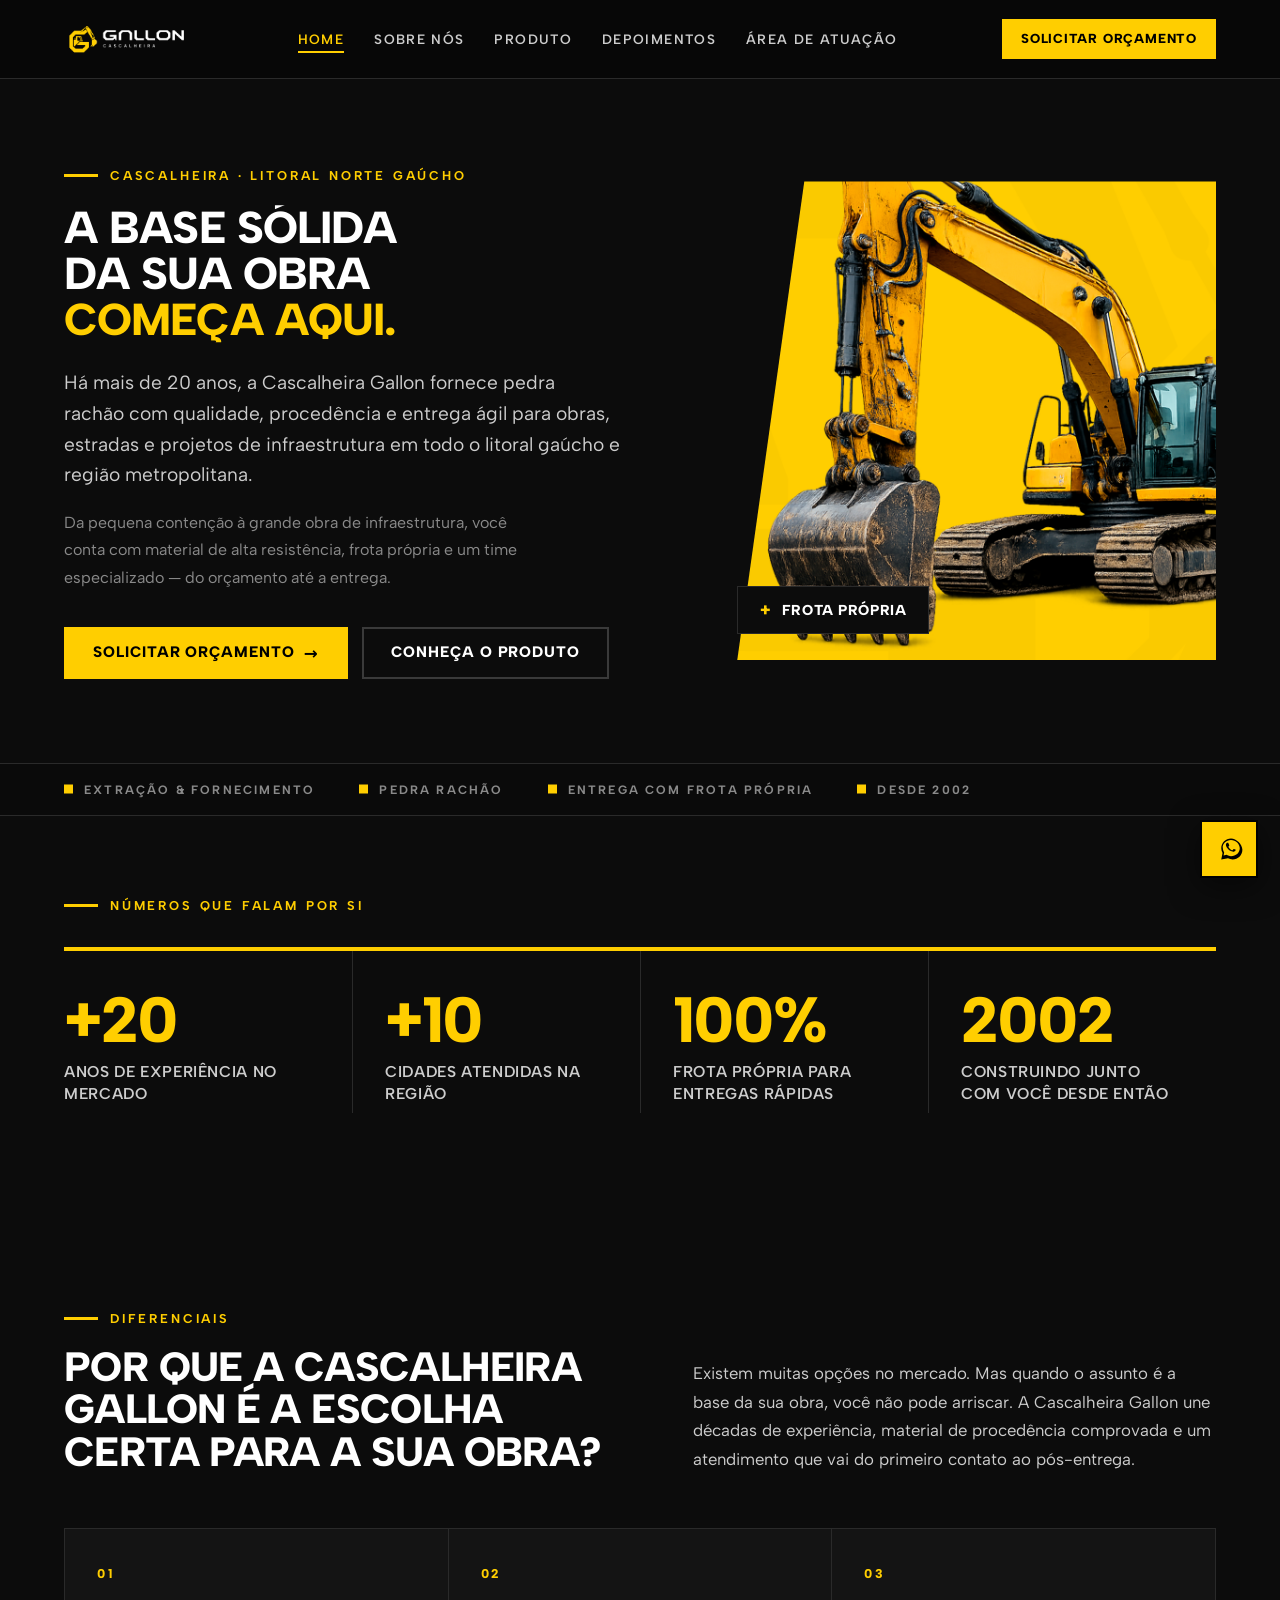
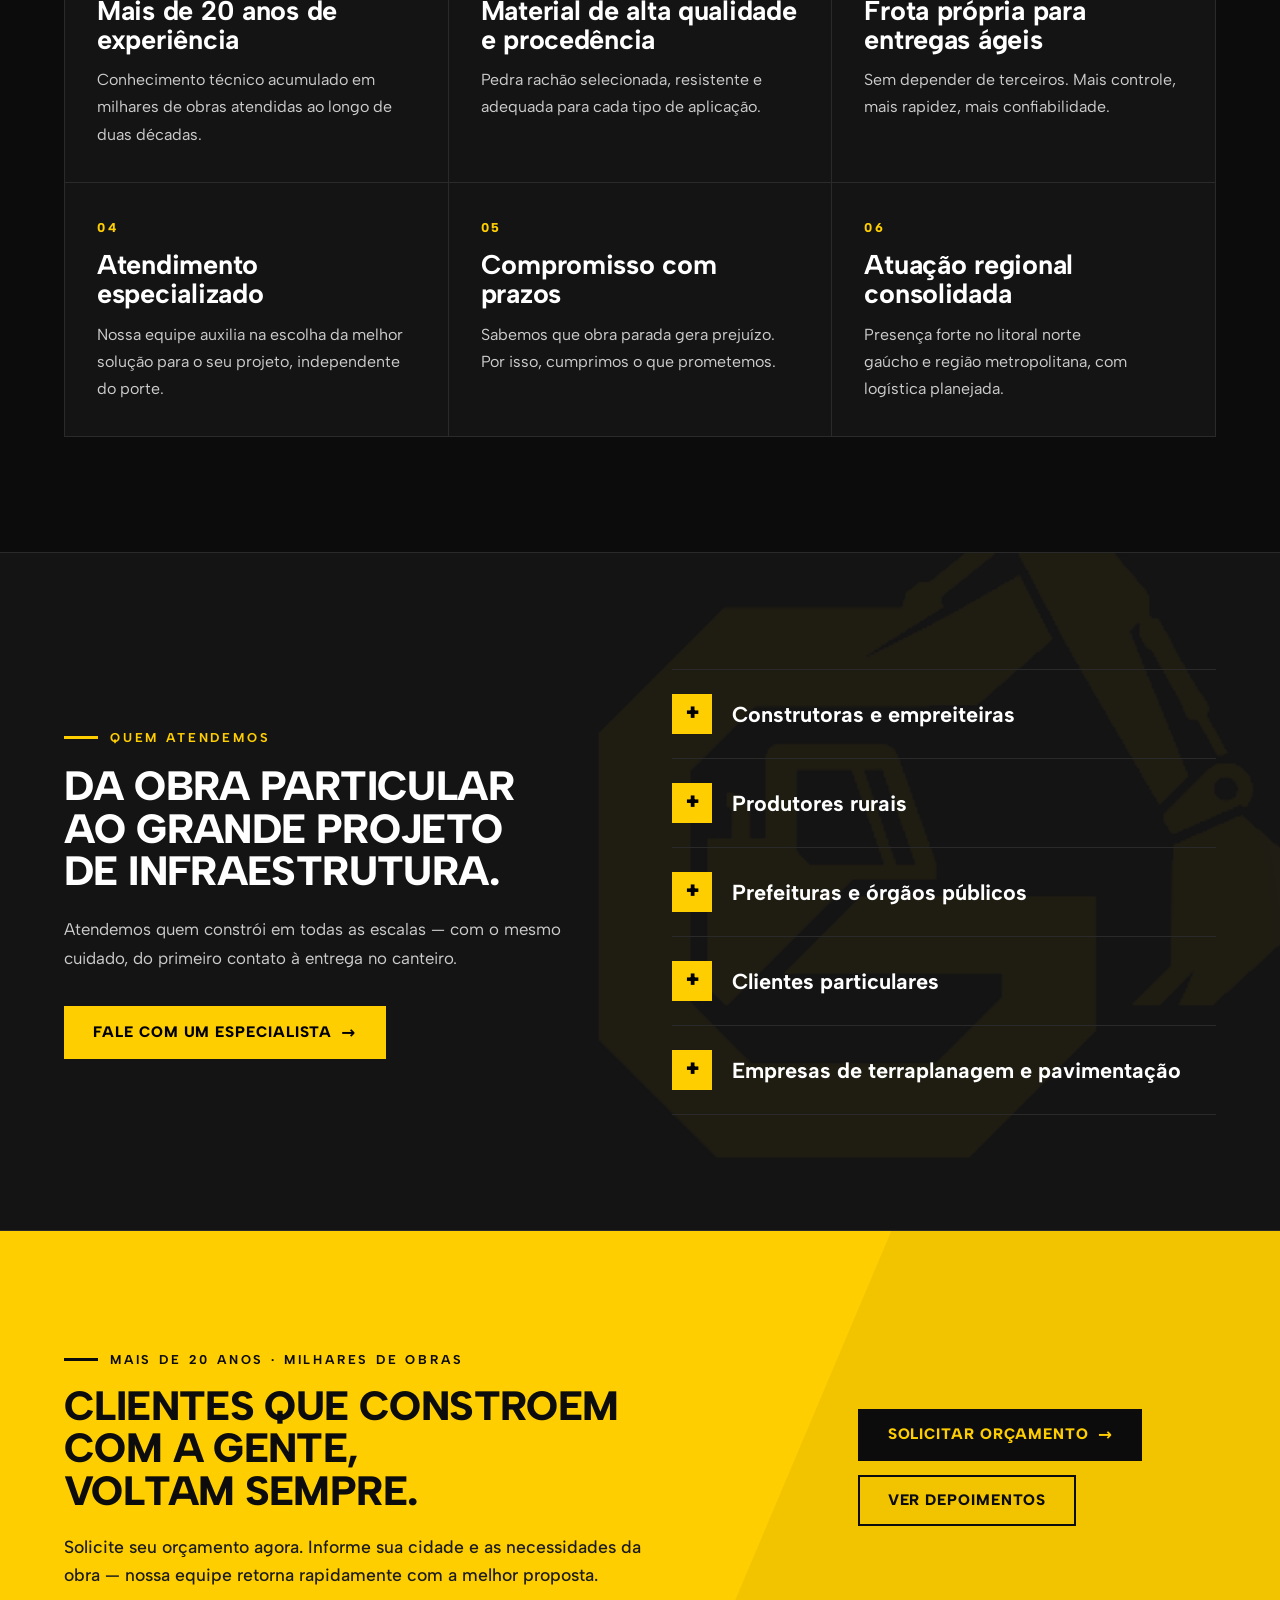
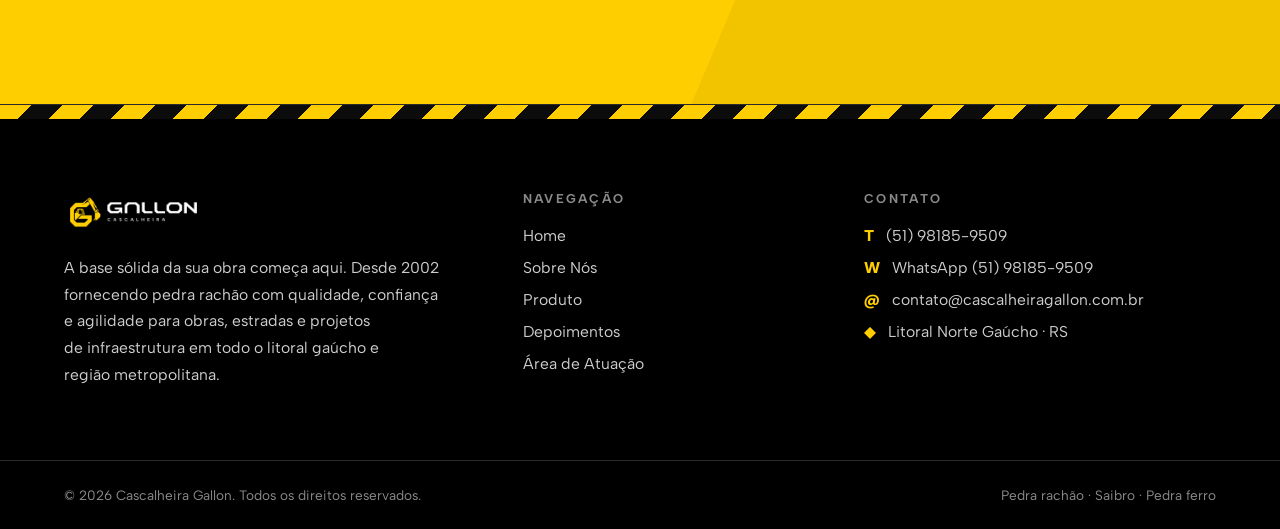
==== commit 672e163d: "cta" ====
--- a/index.html
+++ b/index.html
@@ -23,10 +23,6 @@
       <a href="area.html">Área de Atuação</a>
     </nav>
     <div class="head-cta">
-      <a href="https://wa.me/5551981859509" target="_blank" rel="noopener noreferrer" class="btn btn--whatsapp">
-        <svg width="16" height="16" viewBox="0 0 24 24" fill="currentColor" style="margin-right:4px;"><path d="M.057 24l1.687-6.163c-1.041-1.804-1.588-3.849-1.587-5.946C.06 5.348 5.397.01 12.008.01c3.202.001 6.212 1.246 8.477 3.514 2.266 2.268 3.507 5.28 3.505 8.484-.004 6.657-5.34 11.997-11.953 11.997-2.005-.001-3.973-.502-5.724-1.457L0 24zm6.59-4.846c1.6.95 3.188 1.449 4.825 1.451 5.436 0 9.86-4.42 9.864-9.864.002-2.637-1.03-5.115-2.908-6.995-1.878-1.88-4.357-2.912-6.997-2.914-5.443 0-9.865 4.42-9.869 9.865-.001 1.748.461 3.456 1.339 4.975l-.975 3.565 3.655-.958zm11.603-7.559c-.31-.155-1.838-.907-2.114-1.008-.276-.1-.478-.15-.678.15-.2.3-.777.98-.952 1.18-.176.2-.351.226-.662.07-1.348-.675-2.222-1.224-3.056-2.648-.22-.379.22-.351.629-1.168.069-.138.034-.26-.017-.363-.051-.1-.478-1.15-.654-1.575-.172-.414-.34-.358-.478-.365-.124-.006-.266-.007-.408-.007-.143 0-.377.054-.573.27-.197.216-.75.733-.75 1.786 0 1.053.766 2.072.873 2.215.106.143 1.508 2.302 3.652 3.228.51.22.908.351 1.218.449.512.162.978.139 1.346.084.41-.06 1.838-.752 2.096-1.44.258-.688.258-1.277.18-1.4-.078-.124-.276-.197-.586-.352z"/></svg>
-        WhatsApp
-      </a>
       <a href="#orcamento" class="btn">Solicitar Orçamento</a>
       <button class="burger" aria-label="Abrir menu" aria-expanded="false"><span></span><span></span><span></span></button>
     </div>
@@ -38,8 +34,7 @@
   <a href="produto.html">Produto</a>
   <a href="depoimentos.html">Depoimentos</a>
   <a href="area.html">Área de Atuação</a>
-  <a href="https://wa.me/5551981859509" target="_blank" rel="noopener noreferrer" class="btn btn--whatsapp" style="margin-top:26px;">WhatsApp</a>
-  <a href="#orcamento" class="btn" style="margin-top:12px;">Solicitar Orçamento</a>
+  <a href="#orcamento" class="btn">Solicitar Orçamento</a>
 </nav>
 
 <main>
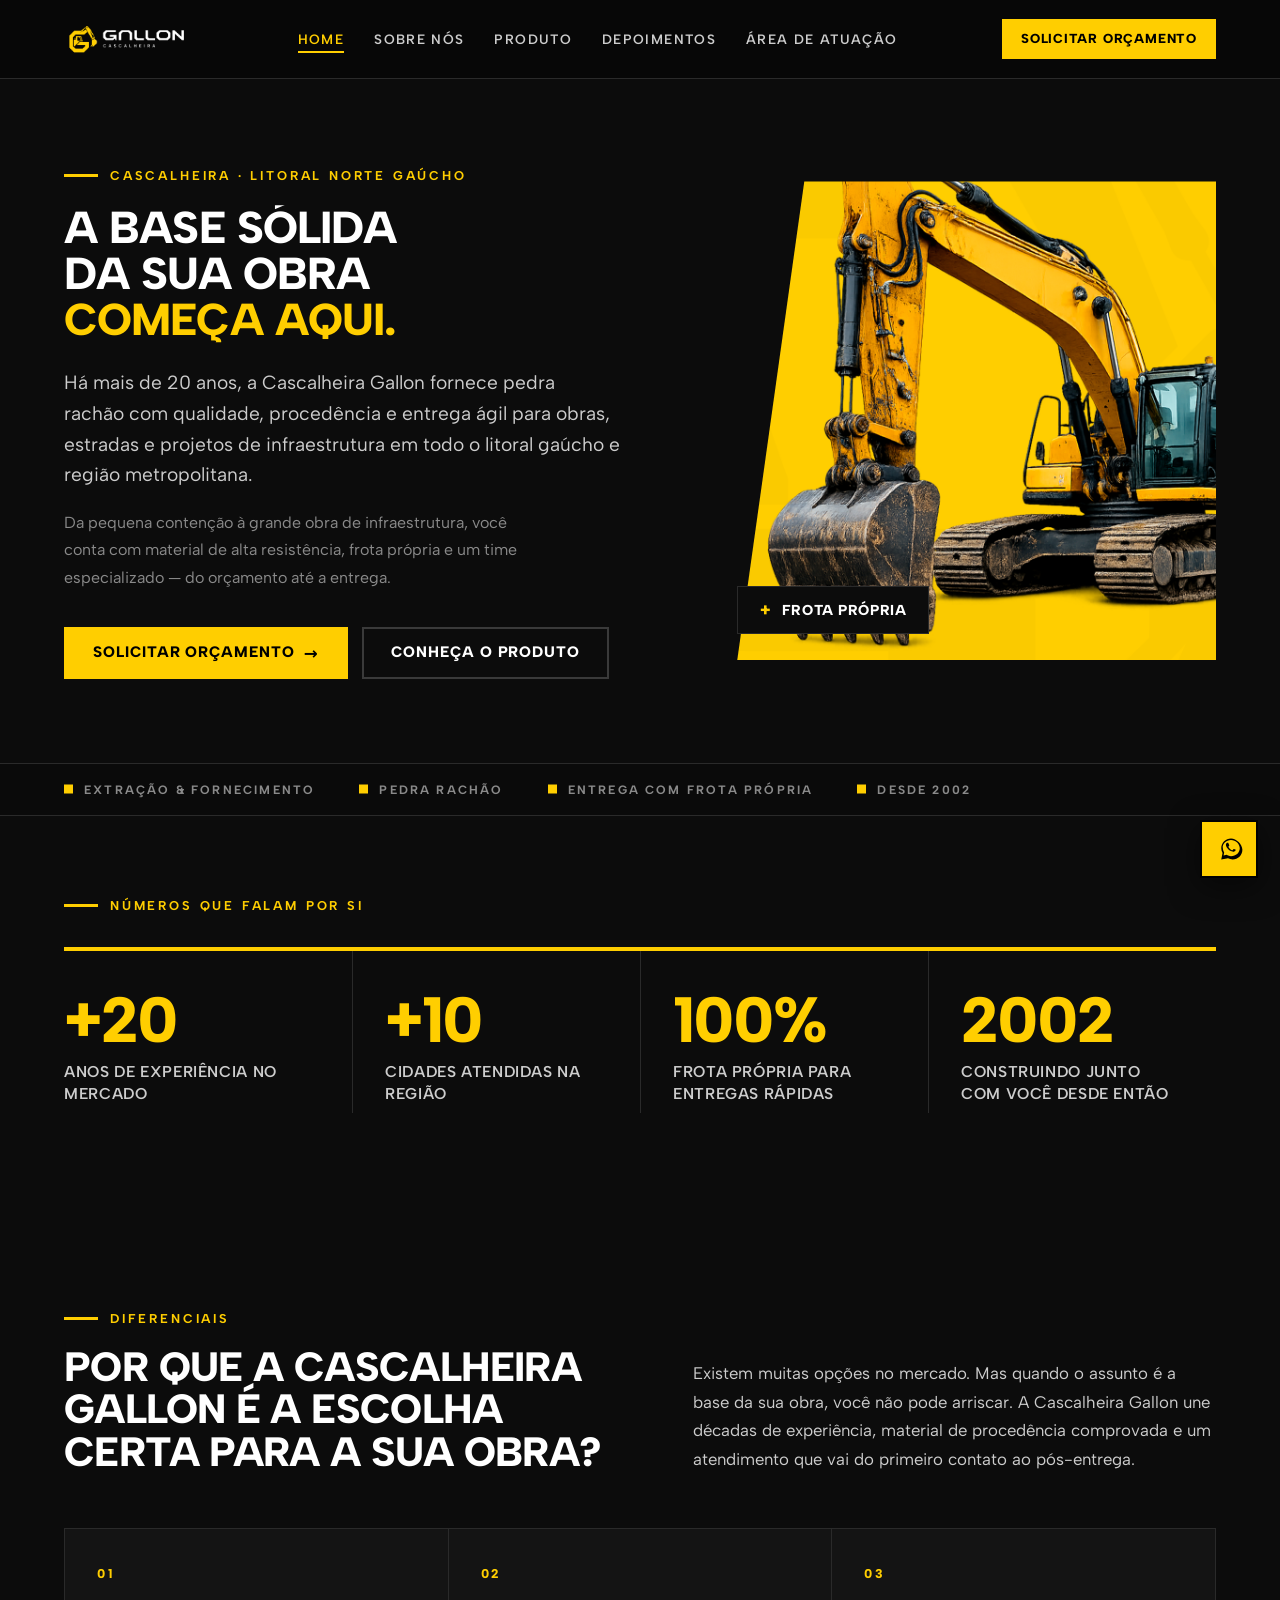
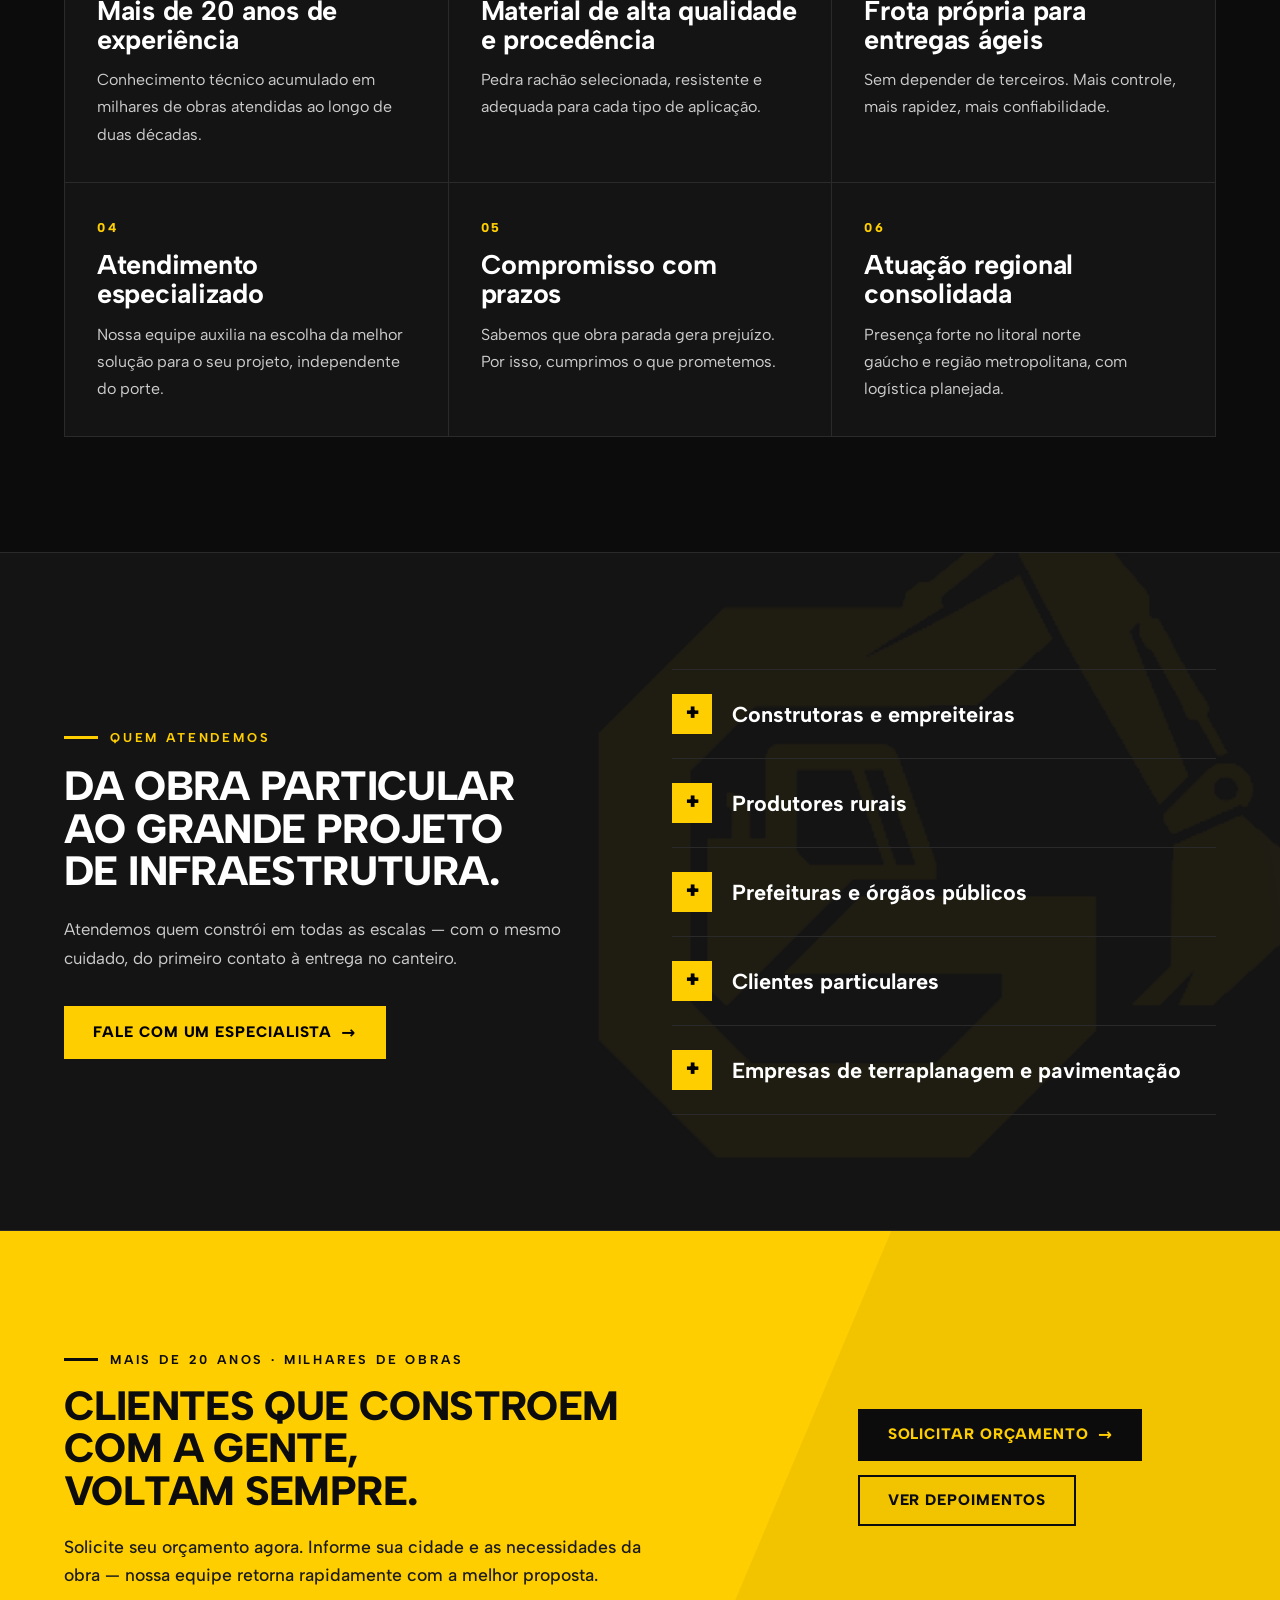
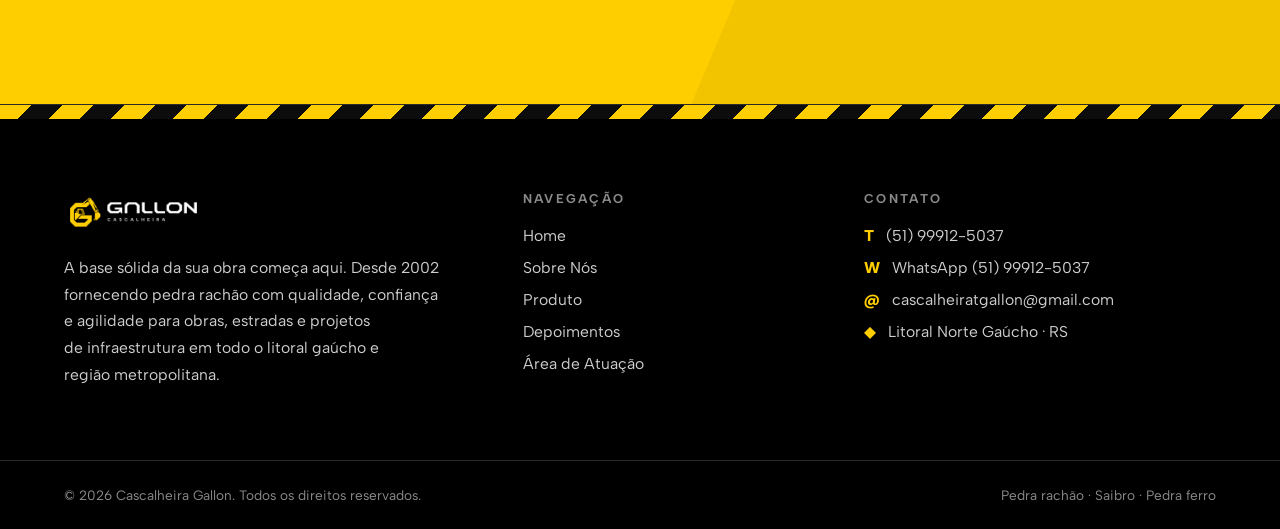
==== commit 1c36ffa8: "faça" ====
--- a/index.html
+++ b/index.html
@@ -7,7 +7,7 @@
 <meta name="description" content="Há mais de 20 anos fornecendo pedra rachão com qualidade, procedência e entrega ágil para obras, estradas e infraestrutura no litoral gaúcho.">
 <link rel="icon" href="assets/icon-g.png">
 <link rel="stylesheet" href="assets/gallon.css?v=15">
-<link rel="stylesheet" href="assets/gallon-mobile.css?v=1">
+<link rel="stylesheet" href="assets/gallon-mobile.css?v=2">
 </head>
 <body>
 
@@ -29,12 +29,30 @@
   </div>
 </header>
 <nav class="mobile-nav" aria-label="Menu móvel">
-  <a href="index.html" class="is-active">Home</a>
-  <a href="sobre.html">Sobre Nós</a>
-  <a href="produto.html">Produto</a>
-  <a href="depoimentos.html">Depoimentos</a>
-  <a href="area.html">Área de Atuação</a>
-  <a href="#orcamento" class="btn">Solicitar Orçamento</a>
+  <div class="mobile-nav__links">
+    <a href="index.html" class="is-active">Home</a>
+    <a href="sobre.html">Sobre Nós</a>
+    <a href="produto.html">Produto</a>
+    <a href="depoimentos.html">Depoimentos</a>
+    <a href="area.html">Área de Atuação</a>
+  </div>
+  <div class="mobile-nav__footer">
+    <div class="mobile-nav__footer-title">Contato Rápido</div>
+    <div class="mobile-nav__contact-row">
+      <a href="tel:51999125037" class="mobile-nav__contact-btn mobile-nav__contact-btn--phone">
+        <svg width="16" height="16" viewBox="0 0 24 24" fill="none" stroke="currentColor" stroke-width="2" stroke-linecap="round" stroke-linejoin="round" style="margin-right:6px;"><path d="M22 16.92v3a2 2 0 0 1-2.18 2 19.79 19.79 0 0 1-8.63-3.07 19.5 19.5 0 0 1-6-6 19.79 19.79 0 0 1-3.07-8.67A2 2 0 0 1 4.11 2h3a2 2 0 0 1 2 1.72 12.84 12.84 0 0 0 .7 2.81 2 2 0 0 1-.45 2.11L8.09 9.91a16 16 0 0 0 6 6l1.27-1.27a2 2 0 0 1 2.11-.45 12.84 12.84 0 0 0 2.81.7A2 2 0 0 1 22 16.92z"/></svg>
+        Ligar
+      </a>
+      <a href="https://wa.me/5551999125037" target="_blank" rel="noopener noreferrer" class="mobile-nav__contact-btn mobile-nav__contact-btn--wpp">
+        <svg width="16" height="16" viewBox="0 0 24 24" fill="currentColor" style="margin-right:6px;"><path d="M.057 24l1.687-6.163c-1.041-1.804-1.588-3.849-1.587-5.946C.06 5.348 5.397.01 12.008.01c3.202.001 6.212 1.246 8.477 3.514 2.266 2.268 3.507 5.28 3.505 8.484-.004 6.657-5.34 11.997-11.953 11.997-2.005-.001-3.973-.502-5.724-1.457L0 24zm6.59-4.846c1.6.95 3.188 1.449 4.825 1.451 5.436 0 9.86-4.42 9.864-9.864.002-2.637-1.03-5.115-2.908-6.995-1.878-1.88-4.357-2.912-6.997-2.914-5.443 0-9.865 4.42-9.869 9.865-.001 1.748.461 3.456 1.339 4.975l-.975 3.565 3.655-.958zm11.603-7.559c-.31-.155-1.838-.907-2.114-1.008-.276-.1-.478-.15-.678.15-.2.3-.777.98-.952 1.18-.176.2-.351.226-.662.07-1.348-.675-2.222-1.224-3.056-2.648-.22-.379.22-.351.629-1.168.069-.138.034-.26-.017-.363-.051-.1-.478-1.15-.654-1.575-.172-.414-.34-.358-.478-.365-.124-.006-.266-.007-.408-.007-.143 0-.377.054-.573.27-.197.216-.75.733-.75 1.786 0 1.053.766 2.072.873 2.215.106.143 1.508 2.302 3.652 3.228.51.22.908.351 1.218.449.512.162.978.139 1.346.084.41-.06 1.838-.752 2.096-1.44.258-.688.258-1.277.18-1.4-.078-.124-.276-.197-.586-.352z"/></svg>
+        WhatsApp
+      </a>
+    </div>
+    <div class="mobile-nav__info">
+      Cascalheira Gallon · Litoral Norte Gaúcho<br>
+      Fornecendo pedra rachão de qualidade desde 2002.
+    </div>
+  </div>
 </nav>
 
 <main>
@@ -201,9 +219,9 @@
     <div class="foot-col foot-contact">
       <h4>Contato</h4>
       <ul>
-        <li><span class="ic">T</span><span>(51) 98185-9509</span></li>
-        <li><span class="ic">W</span><a href="https://wa.me/5551981859509" target="_blank" rel="noopener noreferrer" style="color:inherit;text-decoration:none;">WhatsApp (51) 98185-9509</a></li>
-        <li><span class="ic">@</span><span>contato@cascalheiragallon.com.br</span></li>
+        <li><span class="ic">T</span><span>(51) 99912-5037</span></li>
+        <li><span class="ic">W</span><a href="https://wa.me/5551999125037" target="_blank" rel="noopener noreferrer" style="color:inherit;text-decoration:none;">WhatsApp (51) 99912-5037</a></li>
+        <li><span class="ic">@</span><span>cascalheiratgallon@gmail.com</span></li>
         <li><span class="ic">◆</span><span>Litoral Norte Gaúcho · RS</span></li>
       </ul>
     </div>
@@ -215,7 +233,7 @@
 </footer>
 
 <!-- WhatsApp float -->
-<a class="wa-float" href="https://wa.me/5551981859509" target="_blank" rel="noopener noreferrer" aria-label="Falar no WhatsApp">
+<a class="wa-float" href="https://wa.me/5551999125037" target="_blank" rel="noopener noreferrer" aria-label="Falar no WhatsApp">
   <svg viewBox="0 0 32 32" fill="currentColor" aria-hidden="true"><path d="M16 3C9.4 3 4 8.4 4 15c0 2.1.6 4.1 1.6 5.9L4 29l8.3-1.6c1.7.9 3.6 1.4 5.7 1.4 6.6 0 12-5.4 12-12S22.6 3 16 3zm0 21.8c-1.8 0-3.5-.5-5-1.4l-.4-.2-3.7.7.7-3.6-.2-.4c-1-1.6-1.5-3.4-1.5-5.3C5.2 9.6 10 4.8 16 4.8S26.8 9.6 26.8 15 22 24.8 16 24.8zm5.9-7.8c-.3-.2-1.9-.9-2.2-1-.3-.1-.5-.2-.7.2-.2.3-.8 1-1 1.2-.2.2-.4.2-.7.1-.3-.2-1.4-.5-2.6-1.6-1-.9-1.6-1.9-1.8-2.3-.2-.3 0-.5.1-.7l.5-.6c.2-.2.2-.3.3-.5.1-.2.1-.4 0-.6l-1-2.4c-.3-.6-.5-.5-.7-.5h-.6c-.2 0-.5.1-.8.4-.3.3-1 1-1 2.4s1.1 2.8 1.2 3c.2.2 2.1 3.2 5 4.5.7.3 1.2.5 1.7.6.7.2 1.3.2 1.8.1.6-.1 1.9-.8 2.1-1.5.3-.7.3-1.4.2-1.5-.1-.2-.3-.2-.6-.4z"/></svg>
   <span>Falar no WhatsApp</span>
 </a>
--- a/assets/gallon-mobile.css
+++ b/assets/gallon-mobile.css
@@ -1,177 +1,848 @@
 /* ===========================================================
-   GALLON · CASCALHEIRA — MOBILE LAYER
-   Adapta 100% do conteúdo desktop para telas pequenas.
-   Nada é removido: tudo é reempilhado, reescalado e reordenado.
+   GALLON · CASCALHEIRA — MOBILE LAYER v2.0
+   Redesign completo para mobile: menos texto, mais impacto.
+   Estética premium com glassmorphism, micro-animações e
+   hierarquia visual brutal.
+
+   Filosofia: cada pixel conta no mobile.
+   Identidade: #FFCE00 · #0C0C0C · Albert Sans · industrial.
+
    Carregado DEPOIS de gallon.css.
    =========================================================== */
+
+/* ---------------------------------------------------------
+   KEYFRAMES — animações leves para mobile
+   --------------------------------------------------------- */
+
+/* Staggered slide-in para menu mobile */
+@keyframes gallonSlideIn {
+  from { opacity: 0; transform: translateX(28px); }
+  to   { opacity: 1; transform: translateX(0); }
+}
+
+/* Fade-up suave para conteúdo */
+@keyframes gallonFadeUp {
+  from { opacity: 0; transform: translateY(14px); }
+  to   { opacity: 1; transform: translateY(0); }
+}
+
+/* Pulse de brilho no WhatsApp */
+@keyframes gallonWaPulse {
+  0%   { box-shadow: 0 0 0 0 rgba(37, 211, 102, 0.55); }
+  70%  { box-shadow: 0 0 0 12px rgba(37, 211, 102, 0); }
+  100% { box-shadow: 0 0 0 0 rgba(37, 211, 102, 0); }
+}
+
+/* Glow suave no CTA principal */
+@keyframes gallonGlow {
+  0%, 100% { box-shadow: 0 0 0 0 rgba(255, 206, 0, 0); }
+  50%      { box-shadow: 0 0 20px 2px rgba(255, 206, 0, 0.12); }
+}
 
 /* ---------------------------------------------------------
    TABLET / PHABLET  (≤ 720px)
    --------------------------------------------------------- */
-@media (max-width:720px){
-  :root{ --gut:20px; }
-
-  /* respiro vertical mais curto */
-  .section{ padding-block:clamp(48px,11vw,72px); }
-  .section--tight{ padding-block:clamp(38px,9vw,58px); }
-
-  /* tipografia: títulos confiantes mas nunca gigantes */
-  .display{ font-size:clamp(1.95rem,8.4vw,2.9rem); line-height:1.04; }
-  .h2{ font-size:clamp(1.55rem,6.6vw,2.2rem); line-height:1.08; }
-  .h3{ font-size:1.18rem; }
-  .lead{ font-size:1.02rem; }
-  .body{ font-size:1rem; }
-  .section-head{ margin-bottom:34px; }
-
-  /* botões: largura total e alvo de toque ≥ 52px */
-  .btn{ width:100%; padding:1.05em 1.4em; }
-  .btn-row{ gap:12px; }
-  .btn-row .btn{ width:100%; }
+@media (max-width: 720px) {
+  :root { --gut: 20px; }
+
+  /* Respiro vertical compacto */
+  .section { padding-block: clamp(40px, 9vw, 64px); }
+  .section--tight { padding-block: clamp(32px, 7vw, 48px); }
+
+  /* Tipografia: impactante mas controlada */
+  .display {
+    font-size: clamp(1.85rem, 7.5vw, 2.7rem);
+    line-height: 1.02;
+    letter-spacing: -.025em;
+  }
+  .h2 {
+    font-size: clamp(1.45rem, 6vw, 2.1rem);
+    line-height: 1.06;
+  }
+  .h3 { font-size: 1.12rem; }
+  .lead { font-size: 1rem; line-height: 1.55; }
+  .body { font-size: .97rem; line-height: 1.6; }
+  .section-head { margin-bottom: 28px; }
+
+  /* Botões: touch-friendly com glow sutil */
+  .btn {
+    width: 100%;
+    padding: 1.05em 1.4em;
+    min-height: 52px;
+    border-radius: 0;
+    transition: transform .12s var(--ease), background .12s, box-shadow .3s;
+  }
+  .btn:active { transform: scale(.97); }
+  .btn-row { gap: 10px; }
+  .btn-row .btn { width: 100%; }
+
+  /* Glass header */
+  .site-head {
+    position: sticky !important;
+    top: 0;
+    z-index: 100;
+    background: rgba(12, 12, 12, 0.72) !important;
+    backdrop-filter: blur(16px) saturate(1.4) !important;
+    -webkit-backdrop-filter: blur(16px) saturate(1.4) !important;
+    border-bottom: 1px solid rgba(255, 255, 255, 0.06);
+  }
+
+  /* Cards premium com glass effect */
+  .card,
+  .tcard,
+  .credcard,
+  .appcard,
+  .hero-sobre__card,
+  .statement {
+    border-radius: 14px !important;
+    border: 1px solid rgba(255, 255, 255, 0.06) !important;
+    background: rgba(20, 20, 20, 0.6) !important;
+    backdrop-filter: blur(6px);
+    -webkit-backdrop-filter: blur(6px);
+    box-shadow: 0 2px 16px rgba(0, 0, 0, 0.2);
+    transition: transform .15s var(--ease), box-shadow .15s;
+  }
+  .card:active,
+  .tcard:active {
+    transform: scale(.985) !important;
+    box-shadow: 0 1px 8px rgba(0, 0, 0, 0.3);
+  }
+  /* Desativar hover lift em touch */
+  .card:hover,
+  .tcard:hover { transform: none; }
 }
 
+
 /* ---------------------------------------------------------
-   PHONE  (≤ 600px)  — reempilhamento principal
+   PHONE  (≤ 600px)  — redesign principal
    --------------------------------------------------------- */
-@media (max-width:600px){
-
-  /* ---- HEADER ---- */
-  .site-head__bar{ height:64px; }
-  .brand img{ height:30px; }
-  .burger{ width:42px; height:42px; }
-  .mobile-nav{ inset:64px 0 0 0; padding:26px var(--gut) 40px; overflow-y:auto; }
-  .mobile-nav a{ font-size:1.35rem; padding:16px 0; }
-
-  /* ---- HOME hero ---- */
-  .hero__grid{ gap:26px; padding-block:32px 0; }
-  .hero .display{ margin-top:16px; }
-  .hero .lead{ margin-top:18px; }
-  .hero__support{ margin-top:14px; font-size:.96rem; }
-  .hero .btn-row{ margin-top:26px; }
-  .hero__media{ max-width:none; margin-top:4px; }
-  .hero__panel{ aspect-ratio:4/3; clip-path:polygon(8% 0,100% 0,100% 100%,0 100%); }
-  .hero__tag{ bottom:18px; padding:11px 16px; font-size:.8rem; }
-  .hero__strip{ margin-top:8px; }
-  .hero__strip-in{ gap:10px 26px; padding-block:15px; }
-  .hero__strip-in span{ font-size:.68rem; padding-left:16px; }
-  .hero__strip-in span::before{ width:7px; height:7px; }
-
-  /* ---- NÚMEROS (home) ---- */
-  .nums__grid{ margin-top:26px; }
-  .numbox{ padding:26px 0 4px; }
-  .stat__num{ font-size:clamp(2.6rem,15vw,3.6rem); }
-  .stat__lab{ font-size:.9rem; }
-
-  /* ---- DIFERENCIAIS ---- */
-  .diffs__head{ margin-bottom:32px; }
-  .card{ padding:26px 22px; }
-
-  /* ---- QUEM ATENDEMOS ---- */
-  .serve__list li{ font-size:1.08rem; gap:16px; padding:18px 0; align-items:flex-start; }
-  .serve__plus{ width:34px; height:34px; font-size:1.2rem; }
-  .serve__left .btn{ margin-top:26px; }
-
-  /* ---- CTA band ---- */
-  .cta-band__in{ gap:24px; }
-  .cta-band__sub{ font-size:1.02rem; margin-top:14px; }
-
-  /* ================= HERO · SOBRE ================= */
-  .hero-sobre__in{ gap:26px; padding-block:34px; }
-  .hero-sobre__year{
-    font-size:44vw; right:-4%; top:26px; transform:none;
-    opacity:.08; line-height:.7;
-  }
-  .hero-sobre__card{ padding:26px 24px; }
-  .hero-sobre__card .big{ font-size:2rem; }
-  .hero-sobre__tl-in{ flex-direction:column; }
-  .hero-sobre__tl-in span{
-    flex:1 1 100%; min-width:0; border-left:0;
-    border-top:1px solid var(--steel); padding:16px 0 16px 24px;
-  }
-  .hero-sobre__tl-in span:first-child{ border-top:0; }
-  .hero-sobre__tl-in span::before{ left:0; }
-
-  /* ================= HERO · PRODUTO (pdp) ================= */
-  .pdp__in{ gap:26px; padding-block:34px; }
-  .pdp__info{ max-width:none; }
-  .pdp__title{ line-height:.96; }
-  .pdp__specs{ flex-direction:column; }
-  .pdp__specs > div{
-    flex:1 1 100%; border-left:0; padding:16px 0;
-    border-top:1px solid var(--steel);
-  }
-  .pdp__specs > div:first-child{ border-top:0; padding-top:2px; }
-  .pdp__cta{ gap:18px; margin-top:28px; }
-  .pdp__cta .btn{ width:100%; }
-  .pdp__link{ width:100%; text-align:center; }
-  .pdp__media{ order:2; aspect-ratio:4/3; }
-  .pdp__media::before{ width:60px; height:60px; }
-
-  /* processo / passos + aplicações */
-  .step{ grid-template-columns:auto 1fr; gap:16px; padding:24px 0; }
-  .step__n{ font-size:2.6rem; }
-  .appcard{ padding:28px 24px; }
-  .feat{ gap:16px; padding:22px 0; }
-  .feat__mark{ width:40px; height:40px; font-size:1.3rem; }
-
-  /* ================= HERO · DEPOIMENTOS ================= */
-  .hero-dep__in{ gap:24px; padding-block:34px 6px; }
-  .hero-dep__txt{ max-width:none; }
-  .hero-dep__mark{ font-size:34vw; top:-2%; right:2%; opacity:.07; }
-  .hero-dep__trust{ margin-top:24px; }
-  .hero-dep__pull{ padding:30px 26px; animation:none; }
-  .hero-dep__pull blockquote{ font-size:1.3rem; }
-  .hero-dep__pull::after{ width:40px; height:40px; }
-
-  /* cards de depoimento + credibilidade */
-  .tcard{ padding:28px 24px; gap:18px; }
-  .tcard__q{ font-size:1.1rem; }
-  .credcard{ padding:22px 22px; gap:14px; }
-  .credcard p{ font-size:1rem; }
-
-  /* ================= ÁREA DE ATUAÇÃO ================= */
-  .area-hero__in{ padding-block:34px; }
-  .area-hero__wm{ height:auto; width:150%; right:-40%; opacity:.045; }
-
-  .areamap__wrap{ gap:20px; }
-  .areamap__side{ order:-1; padding:26px 24px 22px; }
-  .areamap__count{ font-size:3.4rem; }
-  .areamap__cities{ gap:7px; }
-  .areamap__city{ font-size:.88rem; padding:8px 12px; }
-  .areamap__note{ padding-top:20px; }
-
-  /* MAPA SVG: os rótulos ficariam ilegíveis reduzidos — viram diagrama
-     visual (base + rotas + pins) e os NOMES vivem nos chips acima. */
-  .areamap__panel{ min-height:0; }
+@media (max-width: 600px) {
+
+  /* ========================================
+     HEADER COMPACTO
+     ======================================== */
+  .site-head__bar { height: 60px; }
+  .brand img { height: 28px; }
+  .burger {
+    width: 40px;
+    height: 40px;
+    border-radius: 8px;
+    border: 1px solid rgba(255, 255, 255, 0.08);
+    background: rgba(255, 255, 255, 0.04);
+  }
+
+  /* ========================================
+     MENU MOBILE PREMIUM
+     ======================================== */
+  .mobile-nav {
+    inset: 60px 0 0 0 !important;
+    padding: 20px var(--gut) 28px !important;
+    height: calc(100dvh - 60px) !important;
+    display: flex !important;
+    flex-direction: column !important;
+    justify-content: space-between !important;
+    background: linear-gradient(
+      175deg,
+      rgba(18, 18, 18, 0.99) 0%,
+      rgba(12, 12, 12, 0.99) 100%
+    ) !important;
+    overflow-y: auto !important;
+    overscroll-behavior: contain;
+  }
+
+  /* Links com animação staggered */
+  .mobile-nav__links {
+    display: flex;
+    flex-direction: column;
+    gap: 6px;
+    margin-top: 4px;
+  }
+  .mobile-nav.open .mobile-nav__links a {
+    animation: gallonSlideIn .35s var(--ease) both;
+  }
+  .mobile-nav.open .mobile-nav__links a:nth-child(1) { animation-delay: .04s; }
+  .mobile-nav.open .mobile-nav__links a:nth-child(2) { animation-delay: .08s; }
+  .mobile-nav.open .mobile-nav__links a:nth-child(3) { animation-delay: .12s; }
+  .mobile-nav.open .mobile-nav__links a:nth-child(4) { animation-delay: .16s; }
+  .mobile-nav.open .mobile-nav__links a:nth-child(5) { animation-delay: .20s; }
+
+  .mobile-nav a {
+    display: flex !important;
+    align-items: center !important;
+    justify-content: space-between !important;
+    font-size: 1rem !important;
+    font-weight: 700 !important;
+    text-transform: uppercase;
+    letter-spacing: .08em;
+    padding: 15px 18px !important;
+    background: rgba(255, 255, 255, 0.02) !important;
+    border: 1px solid rgba(255, 255, 255, 0.04) !important;
+    border-radius: 12px !important;
+    color: var(--white) !important;
+    text-decoration: none;
+    transition: background .15s, border-color .15s, transform .1s;
+    width: 100%;
+    box-sizing: border-box;
+    margin: 0 !important;
+  }
+  .mobile-nav a:active {
+    background: rgba(255, 206, 0, 0.06) !important;
+    border-color: rgba(255, 206, 0, 0.2) !important;
+    transform: scale(.98);
+  }
+  .mobile-nav a.is-active {
+    color: var(--yellow) !important;
+    background: rgba(255, 206, 0, 0.04) !important;
+    border-color: rgba(255, 206, 0, 0.18) !important;
+  }
+  .mobile-nav a::after {
+    content: "→";
+    font-size: 1em;
+    color: rgba(255, 255, 255, 0.2);
+    transition: transform .15s, color .15s;
+  }
+  .mobile-nav a.is-active::after {
+    color: var(--yellow);
+    transform: translateX(3px);
+  }
+
+  /* Rodapé do Menu — contato rápido */
+  .mobile-nav__footer {
+    margin-top: auto;
+    padding-top: 20px;
+    border-top: 1px solid rgba(255, 255, 255, 0.06);
+  }
+  .mobile-nav__footer-title {
+    font-size: .7rem;
+    font-weight: 800;
+    text-transform: uppercase;
+    letter-spacing: .16em;
+    color: var(--gray-dim);
+    margin-bottom: 10px;
+  }
+  .mobile-nav__contact-row {
+    display: grid;
+    grid-template-columns: 1fr 1fr;
+    gap: 8px;
+    margin-bottom: 14px;
+  }
+  .mobile-nav__contact-btn {
+    display: inline-flex;
+    align-items: center;
+    justify-content: center;
+    gap: 6px;
+    padding: 13px 10px;
+    font-size: .78rem;
+    font-weight: 800;
+    text-transform: uppercase;
+    letter-spacing: .05em;
+    border-radius: 10px;
+    text-decoration: none;
+    transition: transform .1s;
+    box-sizing: border-box;
+  }
+  .mobile-nav__contact-btn:active { transform: scale(.96); }
+  .mobile-nav__contact-btn--phone {
+    background: var(--char);
+    border: 1px solid var(--steel);
+    color: var(--white);
+  }
+  .mobile-nav__contact-btn--wpp {
+    background: #25D366;
+    color: var(--white);
+    border: 1px solid #25D366;
+  }
+  .mobile-nav__info {
+    font-size: .72rem;
+    color: var(--gray-dim);
+    line-height: 1.45;
+  }
+
+
+  /* ========================================
+     HOME · HERO — compacto e impactante
+     ======================================== */
+  .hero__grid {
+    gap: 20px;
+    padding-block: 28px 0;
+  }
+  .hero .display { margin-top: 14px; }
+  .hero .lead {
+    margin-top: 14px;
+    font-size: .97rem;
+    line-height: 1.5;
+  }
+
+  /* ESCONDER: parágrafo redundante */
+  .hero__support { display: none !important; }
+
+  .hero .btn-row { margin-top: 22px; }
+
+  /* Imagem hero — aspecto mais largo, clip sutil */
+  .hero__media { max-width: none; margin-top: 2px; }
+  .hero__panel {
+    aspect-ratio: 16 / 10;
+    clip-path: polygon(6% 0, 100% 0, 100% 100%, 0 100%);
+    border-radius: 0 0 0 0;
+  }
+  .hero__tag {
+    bottom: 14px;
+    padding: 10px 14px;
+    font-size: .76rem;
+    border-radius: 0;
+  }
+
+  /* Strip horizontal compacta */
+  .hero__strip { margin-top: 6px; }
+  .hero__strip-in {
+    gap: 8px 22px;
+    padding-block: 12px;
+    overflow-x: auto;
+    flex-wrap: nowrap;
+    -webkit-overflow-scrolling: touch;
+    scrollbar-width: none;
+  }
+  .hero__strip-in::-webkit-scrollbar { display: none; }
+  .hero__strip-in span {
+    font-size: .66rem;
+    padding-left: 14px;
+    white-space: nowrap;
+    flex-shrink: 0;
+  }
+  .hero__strip-in span::before { width: 6px; height: 6px; }
+
+
+  /* ========================================
+     NÚMEROS — grid 2×2 compacto
+     ======================================== */
+  .nums__grid {
+    margin-top: 20px;
+    display: grid !important;
+    grid-template-columns: 1fr 1fr !important;
+    gap: 0 !important;
+    border-top: 3px solid var(--yellow);
+  }
+  .numbox {
+    padding: 22px 16px 6px;
+    border-left: 1px solid var(--steel);
+    border-bottom: 1px solid var(--steel);
+  }
+  .numbox:nth-child(odd) { border-left: 0; padding-left: 0; }
+  .numbox:nth-child(n+3) { border-bottom: 0; }
+  .stat__num { font-size: clamp(2.2rem, 12vw, 3rem); }
+  .stat__lab { font-size: .82rem; letter-spacing: .03em; }
+
+
+  /* ========================================
+     DIFERENCIAIS — condensados a 3 cards
+     ======================================== */
+  .diffs__head { margin-bottom: 22px; }
+
+  /* ESCONDER: parágrafo introdutório longo */
+  .diffs__intro { display: none !important; }
+
+  /* ESCONDER: cards 4, 5, 6 — manter apenas os 3 mais impactantes */
+  .diffs__grid .card:nth-child(n+4) { display: none !important; }
+
+  .card {
+    padding: 22px 20px;
+  }
+  .card h3 { margin-block: 10px 8px; font-size: 1.05rem; }
+  .card .body { font-size: .93rem; }
+  .card__n { font-size: .75rem; }
+
+
+  /* ========================================
+     QUEM ATENDEMOS — lista enxuta
+     ======================================== */
+  .serve__grid { gap: 24px; }
+
+  /* ESCONDER: parágrafo descritivo — título já comunica */
+  .serve__left .body { display: none !important; }
+
+  .serve__left .btn { margin-top: 20px; }
+  .serve__list li {
+    font-size: 1.02rem;
+    gap: 14px;
+    padding: 14px 0;
+    align-items: center;
+  }
+  .serve__plus {
+    width: 32px;
+    height: 32px;
+    font-size: 1.1rem;
+    border-radius: 6px;
+  }
+
+
+  /* ========================================
+     CTA BAND — direto ao ponto
+     ======================================== */
+  .cta-band__in { gap: 20px; text-align: center; }
+
+  /* ESCONDER: subtítulo longo */
+  .cta-band__sub { display: none !important; }
+
+  /* ESCONDER: botão secundário "Ver Depoimentos" */
+  .cta-band__in .btn-row .btn:last-child:not(:first-child) {
+    display: none !important;
+  }
+
+  .cta-band__in .btn-row { justify-content: center; }
+  .cta-band .eyebrow { justify-content: center; }
+
+
+  /* ========================================
+     FOOTER — enxuto e focado
+     ======================================== */
+  .foot-grid {
+    gap: 24px;
+    padding-block: 40px;
+    grid-template-columns: 1fr !important;
+  }
+
+  /* ESCONDER: coluna de navegação (menu mobile já existe) */
+  .foot-col:not(.foot-contact) { display: none !important; }
+
+  /* ESCONDER: descrição longa do footer */
+  .foot-brand .body { display: none !important; }
+
+  .foot-brand img { height: 30px; margin-bottom: 0; }
+  .foot-brand {
+    display: flex;
+    align-items: center;
+    justify-content: center;
+  }
+  .foot-contact {
+    display: block !important;
+  }
+  .foot-contact h4 { text-align: center; margin-bottom: 16px; }
+  .foot-contact ul { gap: 10px; }
+  .foot-contact li { font-size: .92rem; }
+
+  .foot-bottom {
+    padding-block: 16px;
+    justify-content: center;
+    text-align: center;
+  }
+  .foot-bottom p { font-size: .76rem; }
+
+
+  /* ========================================
+     PÁGINAS INTERNAS — SOBRE
+     ======================================== */
+
+  /* Hero Sobre */
+  .hero-sobre__in {
+    gap: 22px;
+    padding-block: 30px;
+  }
+  .hero-sobre__year {
+    font-size: 38vw;
+    right: -4%;
+    top: 24px;
+    transform: none;
+    opacity: .06;
+    line-height: .7;
+  }
+  .hero-sobre__card {
+    padding: 22px 20px;
+    border-radius: 14px !important;
+  }
+  .hero-sobre__card .big { font-size: 1.85rem; }
+
+  /* Timeline compacta */
+  .hero-sobre__tl-in {
+    flex-direction: column;
+  }
+  .hero-sobre__tl-in span {
+    flex: 1 1 100%;
+    min-width: 0;
+    border-left: 0;
+    border-top: 1px solid var(--steel);
+    padding: 14px 0 14px 20px;
+    font-size: .75rem;
+  }
+  .hero-sobre__tl-in span:first-child { border-top: 0; }
+  .hero-sobre__tl-in span::before { left: 0; }
+
+  /* ESCONDER: parágrafos longos da seção história (manter só 2) */
+  .prose p:nth-child(n+3) { display: none !important; }
+
+  /* Highlight numbers compactos */
+  .hl { gap: 18px; margin-top: 24px; }
+  .hl__num { font-size: clamp(1.7rem, 8vw, 2.2rem); }
+  .hl__lab { font-size: .82rem; }
+
+  /* Statement cards (Missão/Visão) */
+  .statement { padding: 26px 22px; }
+  .statement p { font-size: 1.05rem; }
+
+  /* Values list compacta */
+  .plist li {
+    font-size: 1rem;
+    gap: 14px;
+    padding: 14px 0;
+  }
+  .plist .pl {
+    width: 30px;
+    height: 30px;
+    font-size: 1.05rem;
+    border-radius: 6px;
+  }
+
+
+  /* ========================================
+     PÁGINAS INTERNAS — PRODUTO
+     ======================================== */
+
+  /* PDP Hero */
+  .pdp__in {
+    gap: 22px;
+    padding-block: 28px;
+  }
+  .pdp__info { max-width: none; }
+  .pdp__title { line-height: .95; }
+
+  /* Specs empilhados */
+  .pdp__specs { flex-direction: column; }
+  .pdp__specs > div {
+    flex: 1 1 100%;
+    border-left: 0;
+    padding: 14px 0;
+    border-top: 1px solid var(--steel);
+  }
+  .pdp__specs > div:first-child { border-top: 0; padding-top: 2px; }
+
+  .pdp__cta { gap: 14px; margin-top: 22px; }
+  .pdp__cta .btn { width: 100%; }
+  .pdp__link { width: 100%; text-align: center; }
+
+  /* Imagem do produto */
+  .pdp__media {
+    order: 2;
+    aspect-ratio: 4 / 3;
+    border-radius: 8px;
+    overflow: hidden;
+  }
+  .pdp__media::before { width: 50px; height: 50px; }
+
+  /* Processo / passos */
+  .step {
+    grid-template-columns: auto 1fr;
+    gap: 14px;
+    padding: 20px 0;
+  }
+  .step__n { font-size: 2.4rem; }
+
+  /* App cards — ESCONDER cards 5 e 6 (manter 4) */
+  .appcard:nth-child(n+5) { display: none !important; }
+  .appcard {
+    padding: 24px 20px;
+    border-radius: 14px;
+  }
+
+  /* Features compactas */
+  .feat {
+    gap: 14px;
+    padding: 18px 0;
+  }
+  .feat__mark {
+    width: 36px;
+    height: 36px;
+    font-size: 1.2rem;
+    border-radius: 6px;
+  }
+  .feat .body { font-size: .93rem; }
+
+  /* ESCONDER: features 5 e 6 (manter 4) */
+  .feat:nth-child(n+5) { display: none !important; }
+
+  /* Hero Produto (full-bleed) */
+  .hero-prod__in { padding-block: clamp(36px, 5vw, 64px); }
+  .hero-prod__spec-in {
+    grid-template-columns: 1fr !important;
+  }
+  .hero-prod__spec-in > div {
+    border-left: 0 !important;
+    border-top: 1px solid var(--steel);
+    padding: 16px 20px;
+  }
+  .hero-prod__spec-in > div:first-child { border-top: 0; }
+  .hero-prod__badge { font-size: .78rem; padding: 8px 14px; }
+  .hero-prod__scroll { display: none; }
+
+  /* Breadcrumb compacto */
+  .crumbs {
+    font-size: .72rem;
+    gap: 8px;
+    margin-bottom: 16px;
+  }
+
+
+  /* ========================================
+     PÁGINAS INTERNAS — DEPOIMENTOS
+     ======================================== */
+
+  /* Hero depoimentos */
+  .hero-dep__in {
+    gap: 20px;
+    padding-block: 28px 6px;
+  }
+  .hero-dep__txt { max-width: none; }
+  .hero-dep__mark {
+    font-size: 30vw;
+    top: -2%;
+    right: 2%;
+    opacity: .05;
+  }
+  .hero-dep__trust {
+    margin-top: 20px;
+    gap: 12px;
+  }
+  .hero-dep__trust span {
+    border-left: 0;
+    padding-left: 0;
+    font-size: .85rem;
+  }
+
+  /* Pull-quote compacto — sem animação */
+  .hero-dep__pull {
+    padding: 26px 22px;
+    animation: none !important;
+    border-radius: 14px;
+  }
+  .hero-dep__pull blockquote { font-size: 1.2rem; }
+  .hero-dep__pull::after { width: 36px; height: 36px; }
+  .hero-dep__pull .qm { font-size: 3.4rem; }
+  .hero-dep__pull .by { padding-top: 16px; margin-top: 20px; gap: 10px; }
+  .hero-dep__pull .by img { width: 38px; height: 38px; }
+  .hero-dep__pull .by b { font-size: .92rem; }
+
+  /* ESCONDER: seção de reforço (redundante com hero) */
+  .hero-dep + .section--tight { display: none !important; }
+
+  /* Testimonial cards compactos */
+  .tcard {
+    padding: 24px 20px;
+    gap: 14px;
+    border-radius: 14px !important;
+  }
+  .tcard__q { font-size: 1.05rem; }
+  .tcard__mark { font-size: 3rem; height: 28px; }
+  .tcard__by { padding-top: 16px; }
+  .tcard__av { width: 44px; height: 44px; }
+  .tcard__name { font-size: .92rem; }
+
+  /* Credibility cards */
+  .credcard {
+    padding: 18px 18px;
+    gap: 12px;
+    border-radius: 12px !important;
+  }
+  .credcard .cm { width: 36px; height: 36px; font-size: 1.1rem; border-radius: 6px; }
+  .credcard p { font-size: .95rem; }
+
+
+  /* ========================================
+     PÁGINAS INTERNAS — ÁREA DE ATUAÇÃO
+     ======================================== */
+
+  /* Hero área */
+  .area-hero__in { padding-block: 28px; }
+  .area-hero__badge {
+    font-size: .82rem;
+    padding: 9px 14px;
+    border-radius: 8px;
+    margin-bottom: 16px;
+  }
+  .area-hero__wm {
+    height: auto;
+    width: 140%;
+    right: -35%;
+    opacity: .04;
+  }
+
+  /* Mapa layout */
+  .areamap__wrap { gap: 16px; }
+  .areamap__side {
+    order: -1;
+    padding: 22px 20px 18px;
+    border-radius: 14px;
+  }
+  .areamap__count { font-size: 3rem; }
+  .areamap__count-lab { font-size: .8rem; margin-top: 6px; }
+  .areamap__cities { gap: 6px; margin-top: 18px; }
+  .areamap__city {
+    font-size: .82rem;
+    padding: 7px 11px;
+    border-radius: 6px;
+  }
+  .areamap__city .cdot { width: 6px; height: 6px; }
+  .areamap__note { padding-top: 16px; }
+  .areamap__note p { font-size: .9rem; }
+  .areamap__note a { font-size: .78rem; }
+
+  /* Mapa SVG — esconder labels ilegíveis */
+  .areamap__panel {
+    min-height: 0;
+    border-radius: 14px;
+    overflow: hidden;
+  }
   .areamap__svg .plabel,
-  .areamap__svg .mp-oceanlbl{ display:none; }
-  .mp-base .blabel{ font-size:20px; }
-  .mp-base .bsub{ font-size:16px; }
-  .pin .pdot{ r:6; }
-  .pin.is-hl .pdot{ r:9; }
-  .areamap__legend{ left:14px; bottom:12px; gap:14px; font-size:.66rem; }
-
-  /* ---- FOOTER ---- */
-  .foot-grid{ gap:34px; padding-block:52px; }
-  .foot-brand img{ height:34px; }
-  .foot-bottom{ padding-block:22px; }
-  .foot-bottom p{ font-size:.8rem; }
-
-  /* ---- WhatsApp flutuante: fica compacto e não expande no toque ---- */
-  .wa-float{ right:16px; bottom:16px; }
-  .wa-float:hover{ width:58px; }
-  .wa-float span{ display:none; }
+  .areamap__svg .mp-oceanlbl { display: none; }
+  .mp-base .blabel { font-size: 18px; }
+  .mp-base .bsub { font-size: 14px; }
+  .pin .pdot { r: 5; }
+  .pin.is-hl .pdot { r: 8; }
+  .areamap__legend {
+    left: 12px;
+    bottom: 10px;
+    gap: 12px;
+    font-size: .62rem;
+  }
+
+  /* Corner ticks — esconder em mobile */
+  .corner-tick { display: none !important; }
+
+  /* Hero área (estilo antigo com ticker) */
+  .hero-area__in { padding-block: clamp(28px, 5vw, 48px); }
+  .hero-area__badge {
+    font-size: .82rem;
+    padding: 9px 14px;
+    border-radius: 8px;
+  }
+  .hero-area__ticker .tk span {
+    font-size: .78rem;
+    padding-inline: 18px;
+  }
+  .hero-area__pins i { display: none; }
+
+  /* Logística split */
+  .split,
+  .split--media { gap: 22px; }
+  .media-frame { border-radius: 10px; overflow: hidden; }
+  .media-frame__tag { font-size: .75rem; padding: 9px 14px; }
+
+
+  /* ========================================
+     COMPONENTES GENÉRICOS
+     ======================================== */
+
+  /* Watermark menos intrusivo */
+  .watermark { opacity: .025; }
+  .serve__wm { opacity: .03; }
+
+  /* Page hero interior */
+  .phero__inner { padding-block: clamp(32px, 5vw, 56px); }
+  .phero .lead { margin-top: 16px; }
+
+  /* Hazard bar mais fino */
+  .hazard { height: 8px; }
+
+  /* Eyebrow compacto */
+  .eyebrow {
+    font-size: .72rem;
+    letter-spacing: .18em;
+    gap: 10px;
+  }
+  .eyebrow::before { width: 24px; height: 2px; }
+
+  /* Notebar compacta */
+  .notebar {
+    padding: 22px 20px;
+    gap: 16px;
+    border-radius: 10px;
+  }
+  .notebar p { font-size: 1rem; }
+  .notebar .btn { margin-top: 4px; }
+
+  /* City grid / tiles */
+  .citytile {
+    padding: 18px 18px;
+    font-size: 1rem;
+    border-radius: 0;
+  }
+
+
+  /* ========================================
+     ANIMAÇÕES — desativar as pesadas
+     ======================================== */
+
+  /* Desativar Ken Burns e float (economia de bateria) */
+  .pdp__media img { animation: none !important; }
+  .hero-prod__bg img { animation: none !important; }
+  .hero-dep__pull { animation: none !important; }
+  .hero-area__pins i::before { animation: none !important; opacity: 0 !important; }
+
+  /* Ticker mais suave */
+  .hero-area__ticker .tk { animation-duration: 40s; }
+
+
+  /* ========================================
+     WHATSAPP FLOAT — compacto + pulse
+     ======================================== */
+  .wa-float {
+    right: 14px;
+    bottom: 14px;
+    width: 54px;
+    height: 54px;
+    border-radius: 50%;
+    animation: gallonWaPulse 2.2s infinite;
+    border: none;
+    box-shadow: 0 4px 16px rgba(0, 0, 0, 0.4);
+  }
+  .wa-float svg {
+    width: 54px;
+    height: 54px;
+    padding: 13px;
+  }
+  .wa-float:hover { width: 54px; }
+  .wa-float span { display: none; }
 }
 
+
 /* ---------------------------------------------------------
-   SMALL PHONE  (≤ 380px)  — apertos finais
+   SMALL PHONE  (≤ 380px)  — ajustes finais
    --------------------------------------------------------- */
-@media (max-width:380px){
-  .display{ font-size:1.85rem; }
-  .h2{ font-size:1.5rem; }
-  .hero-sobre__card .big{ font-size:1.75rem; }
-  .pdp__title{ font-size:2.1rem; }
-  .hero-dep__pull blockquote{ font-size:1.18rem; }
-  .areamap__count{ font-size:3rem; }
-  .eyebrow{ font-size:.72rem; letter-spacing:.16em; }
-  .eyebrow::before{ width:26px; }
+@media (max-width: 380px) {
+  .display { font-size: 1.7rem; }
+  .h2 { font-size: 1.38rem; }
+  .hero-sobre__card .big { font-size: 1.6rem; }
+  .pdp__title { font-size: 1.95rem; }
+  .hero-dep__pull blockquote { font-size: 1.1rem; }
+  .areamap__count { font-size: 2.6rem; }
+  .eyebrow { font-size: .68rem; letter-spacing: .14em; }
+  .eyebrow::before { width: 20px; }
+
+  /* Números ainda mais compactos */
+  .stat__num { font-size: clamp(1.9rem, 11vw, 2.4rem); }
+  .stat__lab { font-size: .78rem; }
+
+  /* Menu links menores */
+  .mobile-nav a {
+    padding: 13px 15px !important;
+    font-size: .92rem !important;
+  }
+
+  /* Cards com padding mínimo */
+  .card { padding: 18px 16px; }
+  .tcard { padding: 20px 16px; }
+  .appcard { padding: 20px 16px; }
+  .credcard { padding: 14px 14px; }
+
+  /* Footer ultra-compacto */
+  .foot-grid { padding-block: 30px; gap: 18px; }
+  .foot-bottom p { font-size: .72rem; }
 }
+
+
+/* ---------------------------------------------------------
+   REDUCED MOTION — respeitar preferência do sistema
+   --------------------------------------------------------- */
+@media (prefers-reduced-motion: reduce) {
+  .mobile-nav.open .mobile-nav__links a { animation: none !important; }
+  .wa-float { animation: none !important; }
+  .card:active,
+  .tcard:active { transform: none !important; }
+}
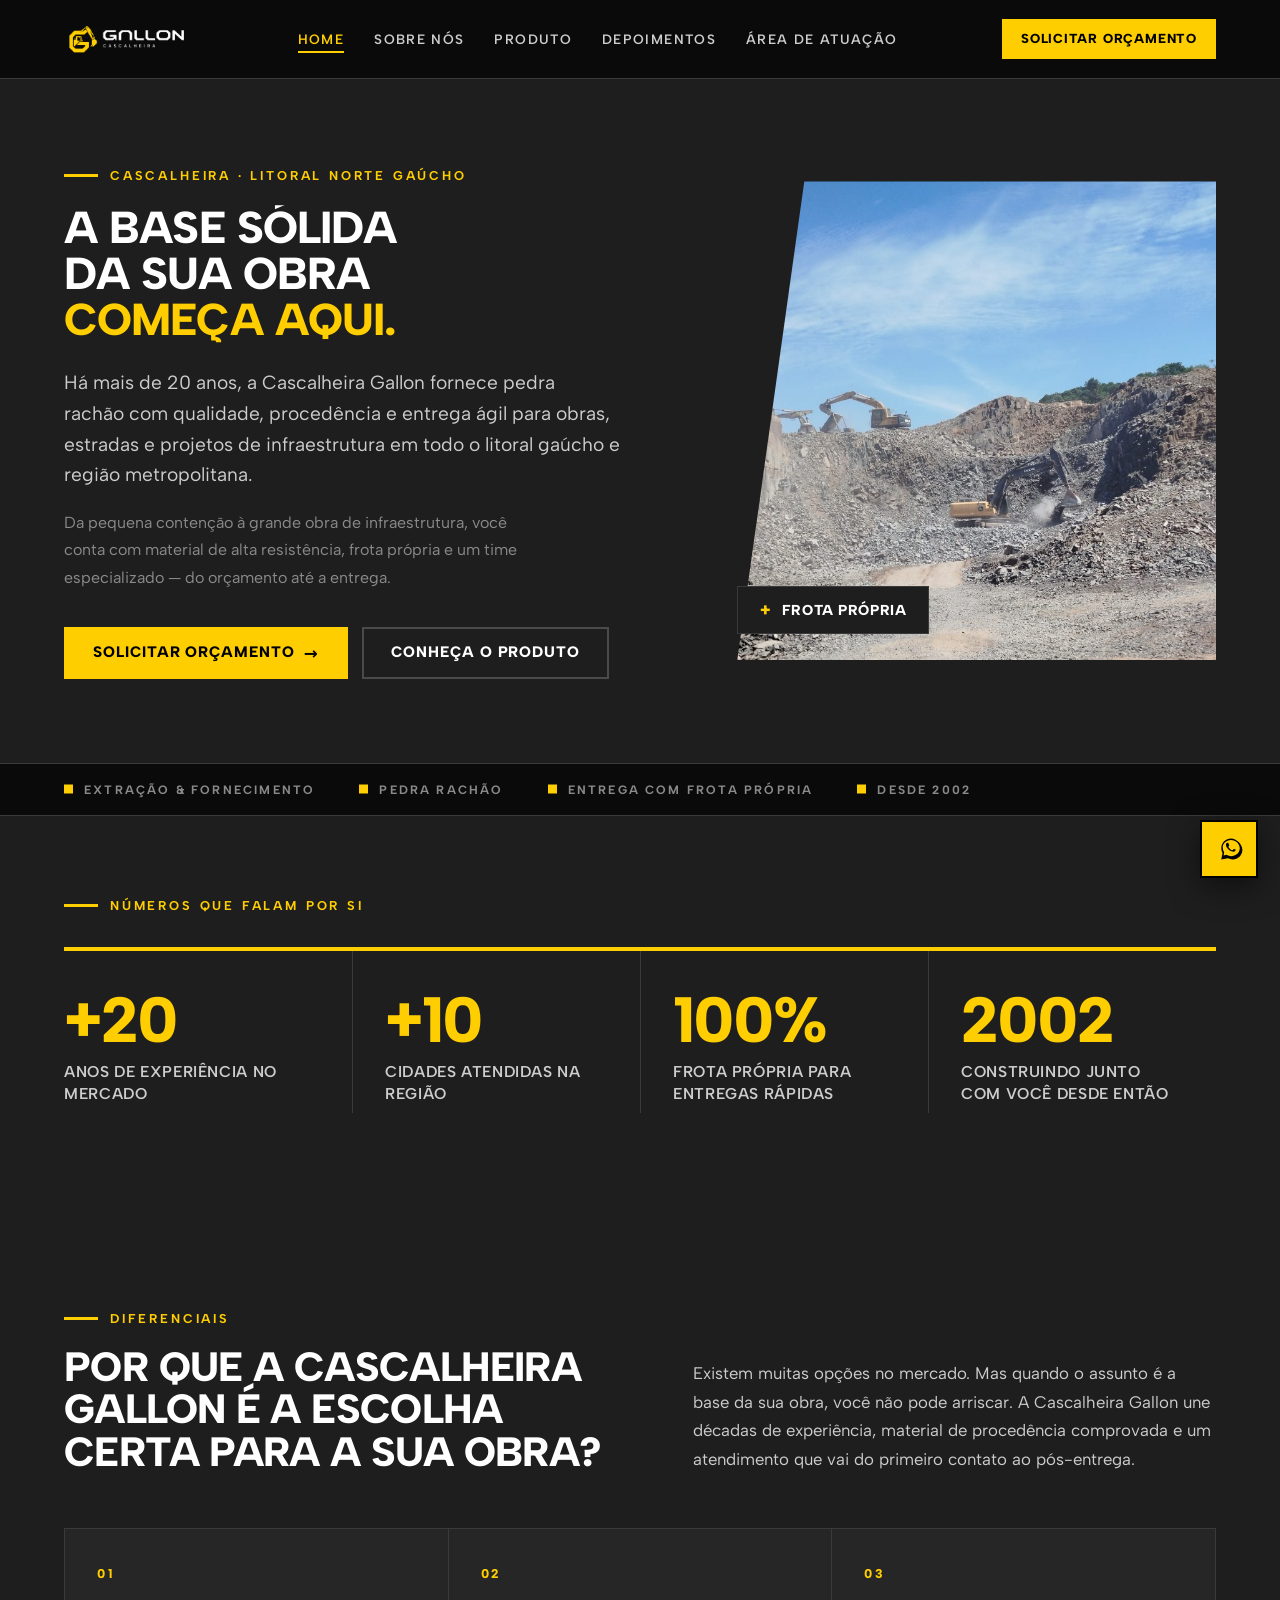
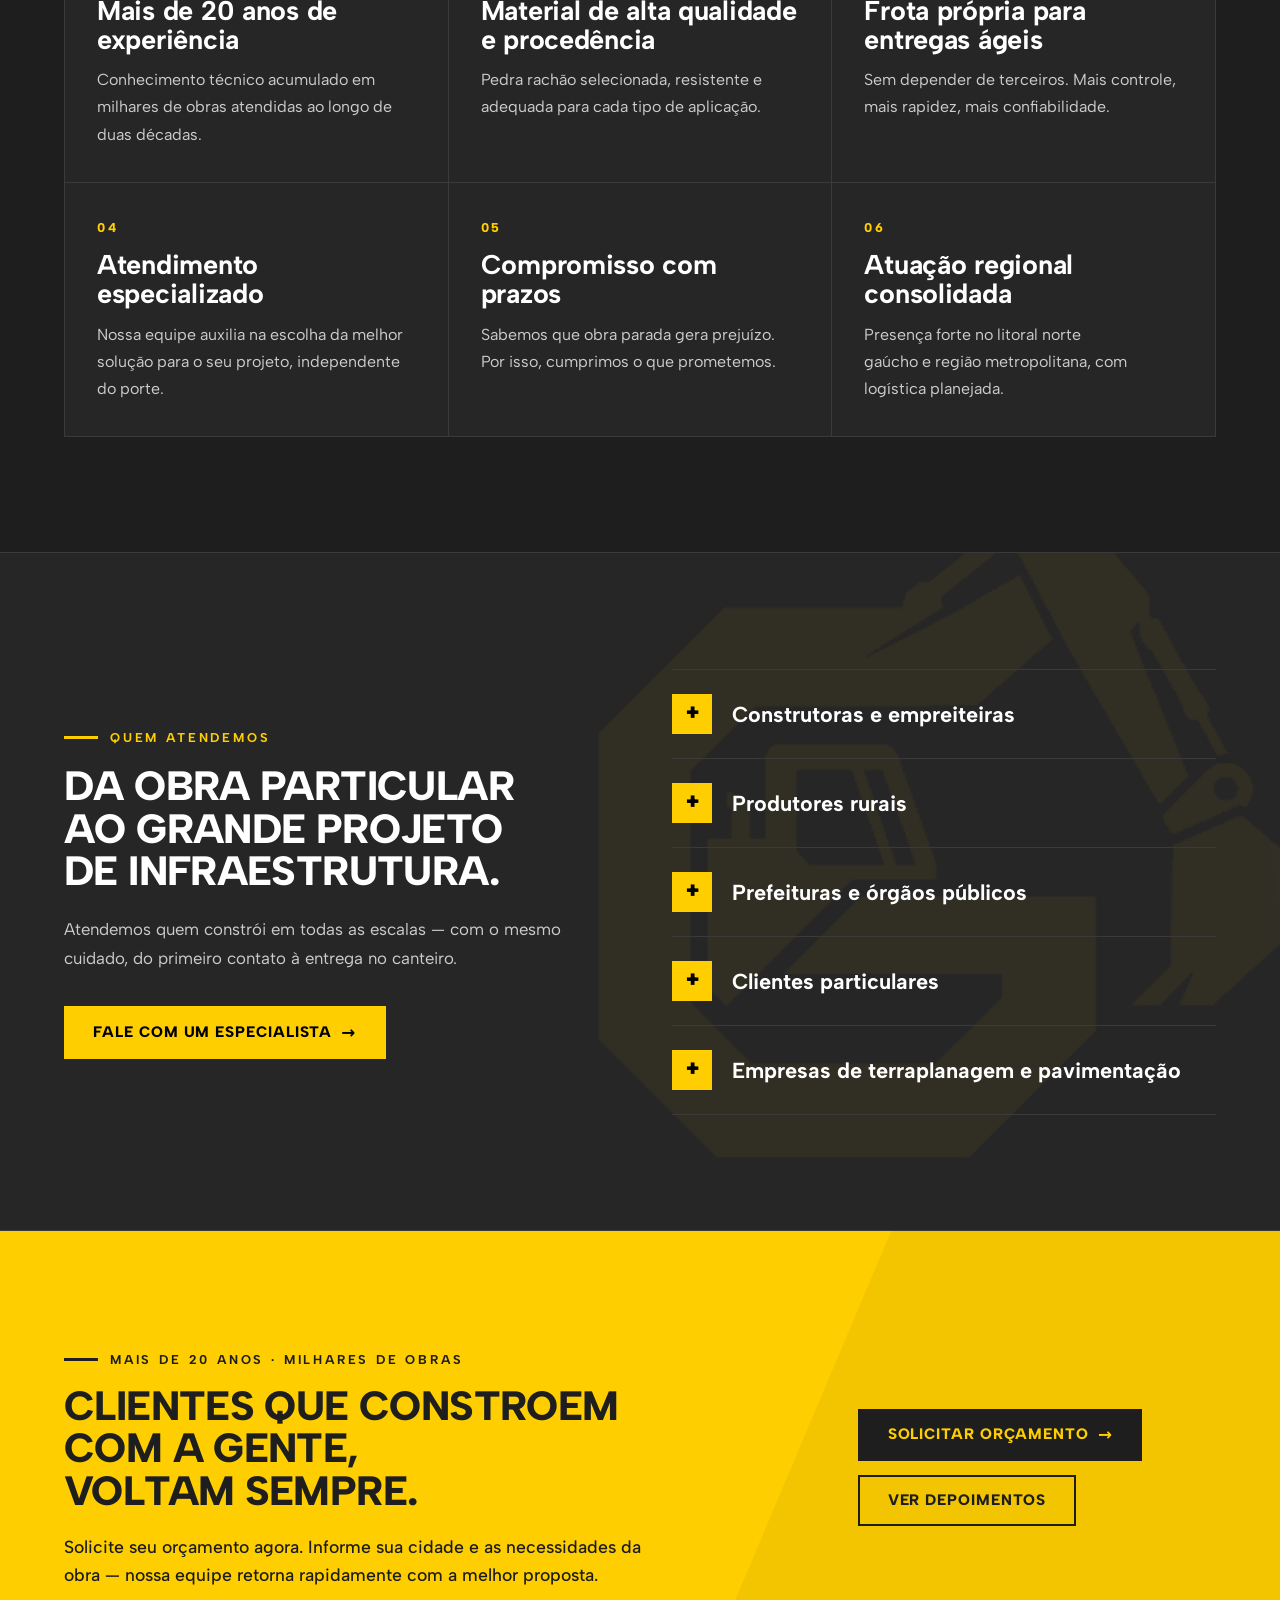
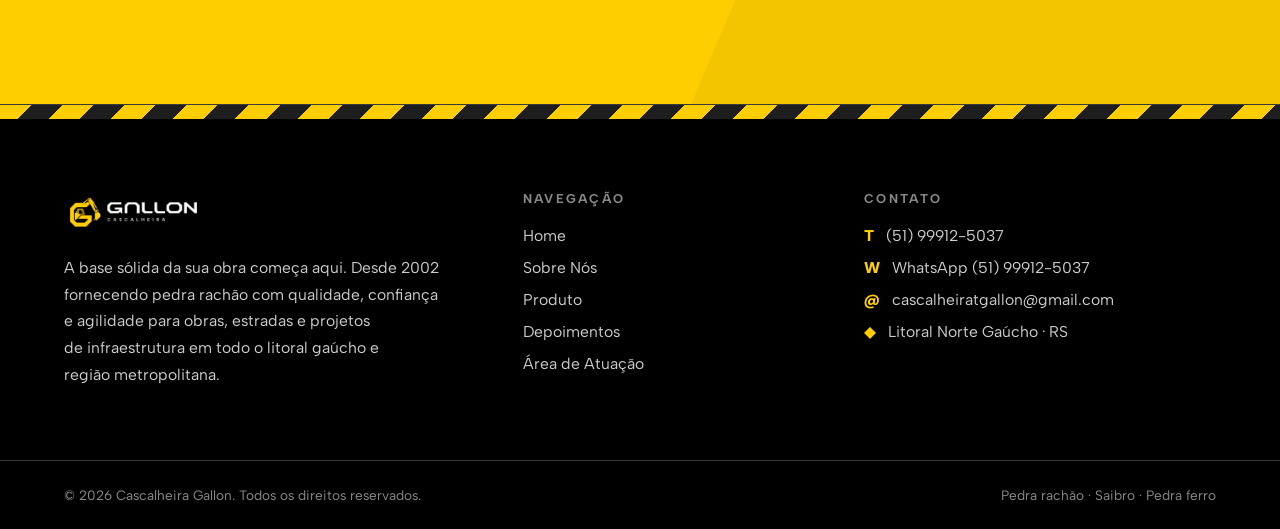
==== commit 03b43f19: "ad" ====
--- a/index.html
+++ b/index.html
@@ -186,12 +186,12 @@
   <div class="wrap cta-band__in">
     <div data-reveal>
       <span class="eyebrow is-dark">Mais de 20 anos · Milhares de obras</span>
-      <h2 class="h2" style="margin-top:18px;color:#0c0c0c;">Clientes que constroem com a gente,<br>voltam sempre.</h2>
+      <h2 class="h2" style="margin-top:18px;color:#1E1E1E;">Clientes que constroem com a gente,<br>voltam sempre.</h2>
       <p class="cta-band__sub" data-reveal data-delay="1">Solicite seu orçamento agora. Informe sua cidade e as necessidades da obra — nossa equipe retorna rapidamente com a melhor proposta.</p>
     </div>
     <div class="btn-row" data-reveal data-delay="2">
       <a href="#orcamento" class="btn btn--dark">Solicitar Orçamento <span class="arrow">→</span></a>
-      <a href="depoimentos.html" class="btn btn--dark" style="background:transparent;border-color:#0c0c0c;color:#0c0c0c;">Ver Depoimentos</a>
+      <a href="depoimentos.html" class="btn btn--dark" style="background:transparent;border-color:#1E1E1E;color:#1E1E1E;">Ver Depoimentos</a>
     </div>
   </div>
 </section>
--- a/assets/gallon.css
+++ b/assets/gallon.css
@@ -9,12 +9,12 @@
 :root{
   --yellow:#FFCE00;
   --yellow-deep:#E6B800;
-  --black:#000000;
-  --ink:#0C0C0C;        /* page background */
-  --char:#141414;       /* primary surface */
-  --char-2:#191919;     /* raised surface */
-  --steel:#2A2A2A;      /* hairline borders */
-  --steel-2:#3A3A3A;
+  --black:#1A1A1A;
+  --ink:#1E1E1E;        /* page background */
+  --char:#262626;       /* primary surface */
+  --char-2:#2C2C2C;     /* raised surface */
+  --steel:#3A3A3A;      /* hairline borders */
+  --steel-2:#4A4A4A;
   --gray:#CDCDCD;       /* muted text on dark */
   --gray-dim:#8A8A8A;
   --white:#FFFFFF;
@@ -56,8 +56,8 @@
   color:var(--yellow);
 }
 .eyebrow::before{content:"";width:34px;height:3px;background:var(--yellow);display:block;}
-.eyebrow.is-dark{color:#0c0c0c;}
-.eyebrow.is-dark::before{background:#0c0c0c;}
+.eyebrow.is-dark{color:#1E1E1E;}
+.eyebrow.is-dark::before{background:#1E1E1E;}
 
 .display{
   font-weight:800;line-height:1.02;letter-spacing:-.02em;text-transform:uppercase;
@@ -88,7 +88,7 @@
 .btn:active{transform:translateY(0);}
 .btn--ghost{background:transparent;color:var(--white);border-color:var(--steel-2);}
 .btn--ghost:hover{background:transparent;border-color:var(--yellow);color:var(--yellow);transform:translateY(-2px);}
-.btn--dark{background:#0c0c0c;border-color:#0c0c0c;color:var(--yellow);}
+.btn--dark{background:#1E1E1E;border-color:#1E1E1E;color:var(--yellow);}
 .btn--dark:hover{background:#000;border-color:#000;color:#fff;}
 .btn--whatsapp{background:#25D366;border-color:#25D366;color:#fff;}
 .btn--whatsapp:hover{background:#20ba5a;border-color:#20ba5a;color:#fff;transform:translateY(-2px);box-shadow:0 4px 15px rgba(37, 211, 102, 0.4);}
@@ -99,9 +99,9 @@
 /* ---------- hazard stripe ---------- */
 .hazard{
   height:14px;width:100%;
-  background:repeating-linear-gradient(135deg,var(--yellow) 0 22px,#0c0c0c 22px 44px);
-}
-.hazard--thin{height:8px;background:repeating-linear-gradient(135deg,var(--yellow) 0 14px,#0c0c0c 14px 28px);}
+  background:repeating-linear-gradient(135deg,var(--yellow) 0 22px,#1E1E1E 22px 44px);
+}
+.hazard--thin{height:8px;background:repeating-linear-gradient(135deg,var(--yellow) 0 14px,#1E1E1E 14px 28px);}
 
 /* ---------- header ---------- */
 .site-head{
@@ -278,6 +278,7 @@
 
 /* ---- DEPOIMENTOS · giant-quote typographic hero ---- */
 .hero-dep{position:relative;background:var(--char);border-bottom:1px solid var(--steel);overflow:hidden;}
+.hero-dep::before{content:"";position:absolute;inset:0;background:url('quarry-hero-bg.jpg') center/cover no-repeat;opacity:.25;z-index:0;}
 .hero-dep__mark{position:absolute;right:4%;top:-14%;font-size:clamp(24rem,38vw,46rem);line-height:1;font-weight:900;color:var(--yellow);opacity:.09;z-index:0;pointer-events:none;user-select:none;font-family:Georgia,serif;}
 .hero-dep__in{position:relative;z-index:2;padding-block:clamp(48px,6vw,88px);}
 .hero-dep__in .display{margin-top:24px;}
@@ -295,7 +296,7 @@
   mask-image:radial-gradient(120% 120% at 78% 38%,#000 0%,transparent 72%);}
 .hero-area__pins{position:absolute;inset:0;z-index:1;pointer-events:none;}
 .hero-area__pins i{position:absolute;width:14px;height:14px;background:var(--yellow);transform:rotate(45deg);box-shadow:0 0 0 5px rgba(255,206,0,.14);}
-.hero-area__pins i::after{content:"";position:absolute;inset:4px;background:#0c0c0c;}
+.hero-area__pins i::after{content:"";position:absolute;inset:4px;background:#1E1E1E;}
 .hero-area__pins i.p1{right:24%;top:30%;}
 .hero-area__pins i.p2{right:14%;top:52%;width:10px;height:10px;}
 .hero-area__pins i.p3{right:34%;top:62%;width:11px;height:11px;}
@@ -440,7 +441,7 @@
 .hero__media{position:relative;}
 .hero__panel{position:relative;overflow:hidden;background:var(--yellow);aspect-ratio:1/1;clip-path:polygon(14% 0,100% 0,100% 100%,0 100%);}
 .hero__panel img{width:100%;height:100%;object-fit:cover;object-position:center;}
-.hero__tag{position:absolute;left:0;bottom:26px;background:#0c0c0c;color:#fff;font-weight:800;text-transform:uppercase;letter-spacing:.04em;padding:14px 22px;font-size:.9rem;display:flex;gap:10px;align-items:center;border:1px solid var(--steel);}
+.hero__tag{position:absolute;left:0;bottom:26px;background:#1E1E1E;color:#fff;font-weight:800;text-transform:uppercase;letter-spacing:.04em;padding:14px 22px;font-size:.9rem;display:flex;gap:10px;align-items:center;border:1px solid var(--steel);}
 .hero__tag span{color:var(--yellow);font-size:1.1rem;line-height:1;}
 .hero__strip{border-top:1px solid var(--steel);border-bottom:1px solid var(--steel);background:#0a0a0a;}
 .hero__strip-in{display:flex;flex-wrap:wrap;gap:12px 44px;padding-block:18px;}
@@ -470,7 +471,7 @@
 
 /* ---- CTA band (yellow) ---- */
 .cta-band{background:var(--yellow);position:relative;overflow:hidden;}
-.cta-band__diag{position:absolute;top:0;right:0;width:46%;height:100%;background:#0c0c0c;clip-path:polygon(34% 0,100% 0,100% 100%,0 100%);opacity:.05;}
+.cta-band__diag{position:absolute;top:0;right:0;width:46%;height:100%;background:#1E1E1E;clip-path:polygon(34% 0,100% 0,100% 100%,0 100%);opacity:.05;}
 .cta-band__in{display:grid;grid-template-columns:1.35fr .65fr;gap:clamp(32px,4vw,56px);align-items:center;position:relative;z-index:2;}
 .cta-band__sub{margin-top:20px;color:#1c1c1c;font-size:1.1rem;line-height:1.6;max-width:54ch;font-weight:500;}
 
@@ -556,7 +557,7 @@
 .citytile .dot{width:11px;height:11px;background:var(--yellow);flex:none;}
 .citytile:hover{background:var(--char-2);}
 .citytile--more{background:var(--yellow);color:#000;font-weight:800;text-transform:uppercase;letter-spacing:.04em;font-size:.95rem;}
-.citytile--more .dot{background:#0c0c0c;}
+.citytile--more .dot{background:#1E1E1E;}
 .citytile--more:hover{background:var(--yellow);}
 
 .notebar{display:flex;gap:28px;align-items:center;justify-content:space-between;flex-wrap:wrap;background:var(--char);border:1px solid var(--steel);border-left:5px solid var(--yellow);padding:32px 34px;margin-top:30px;}
